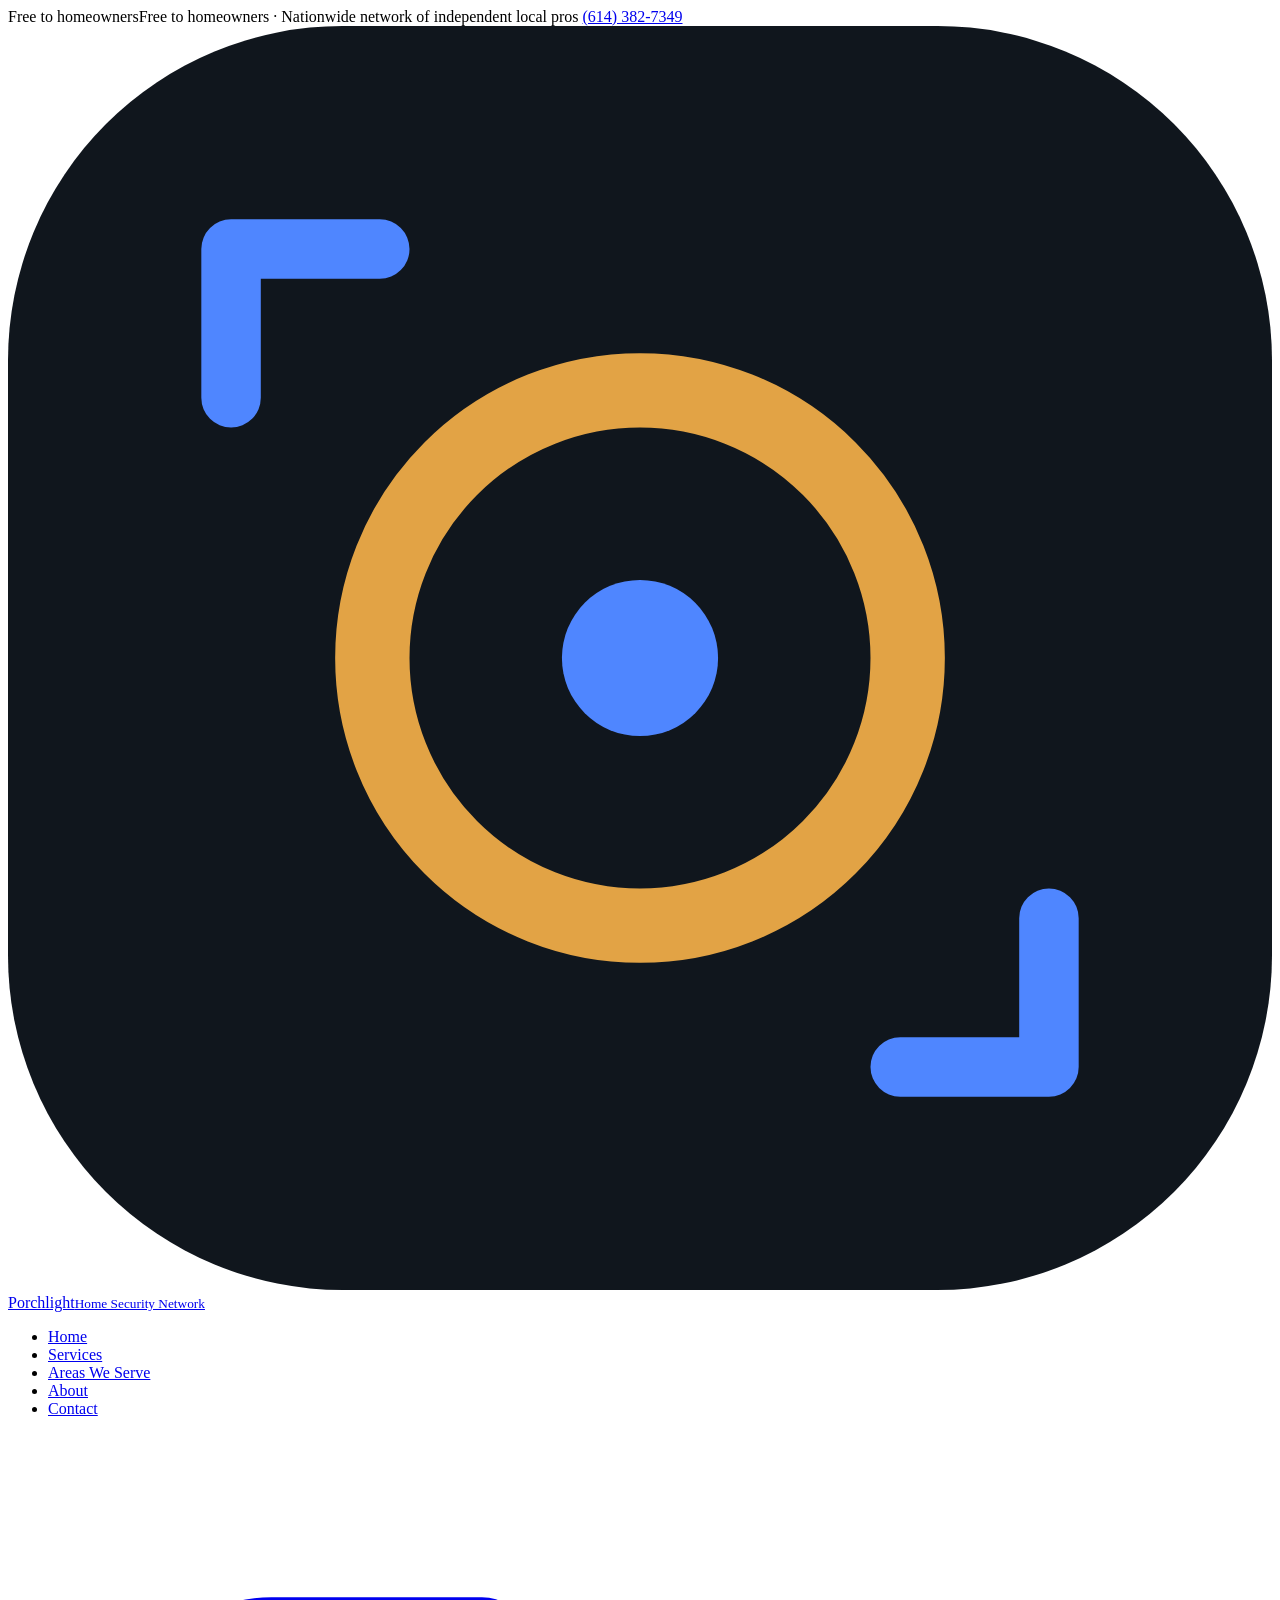
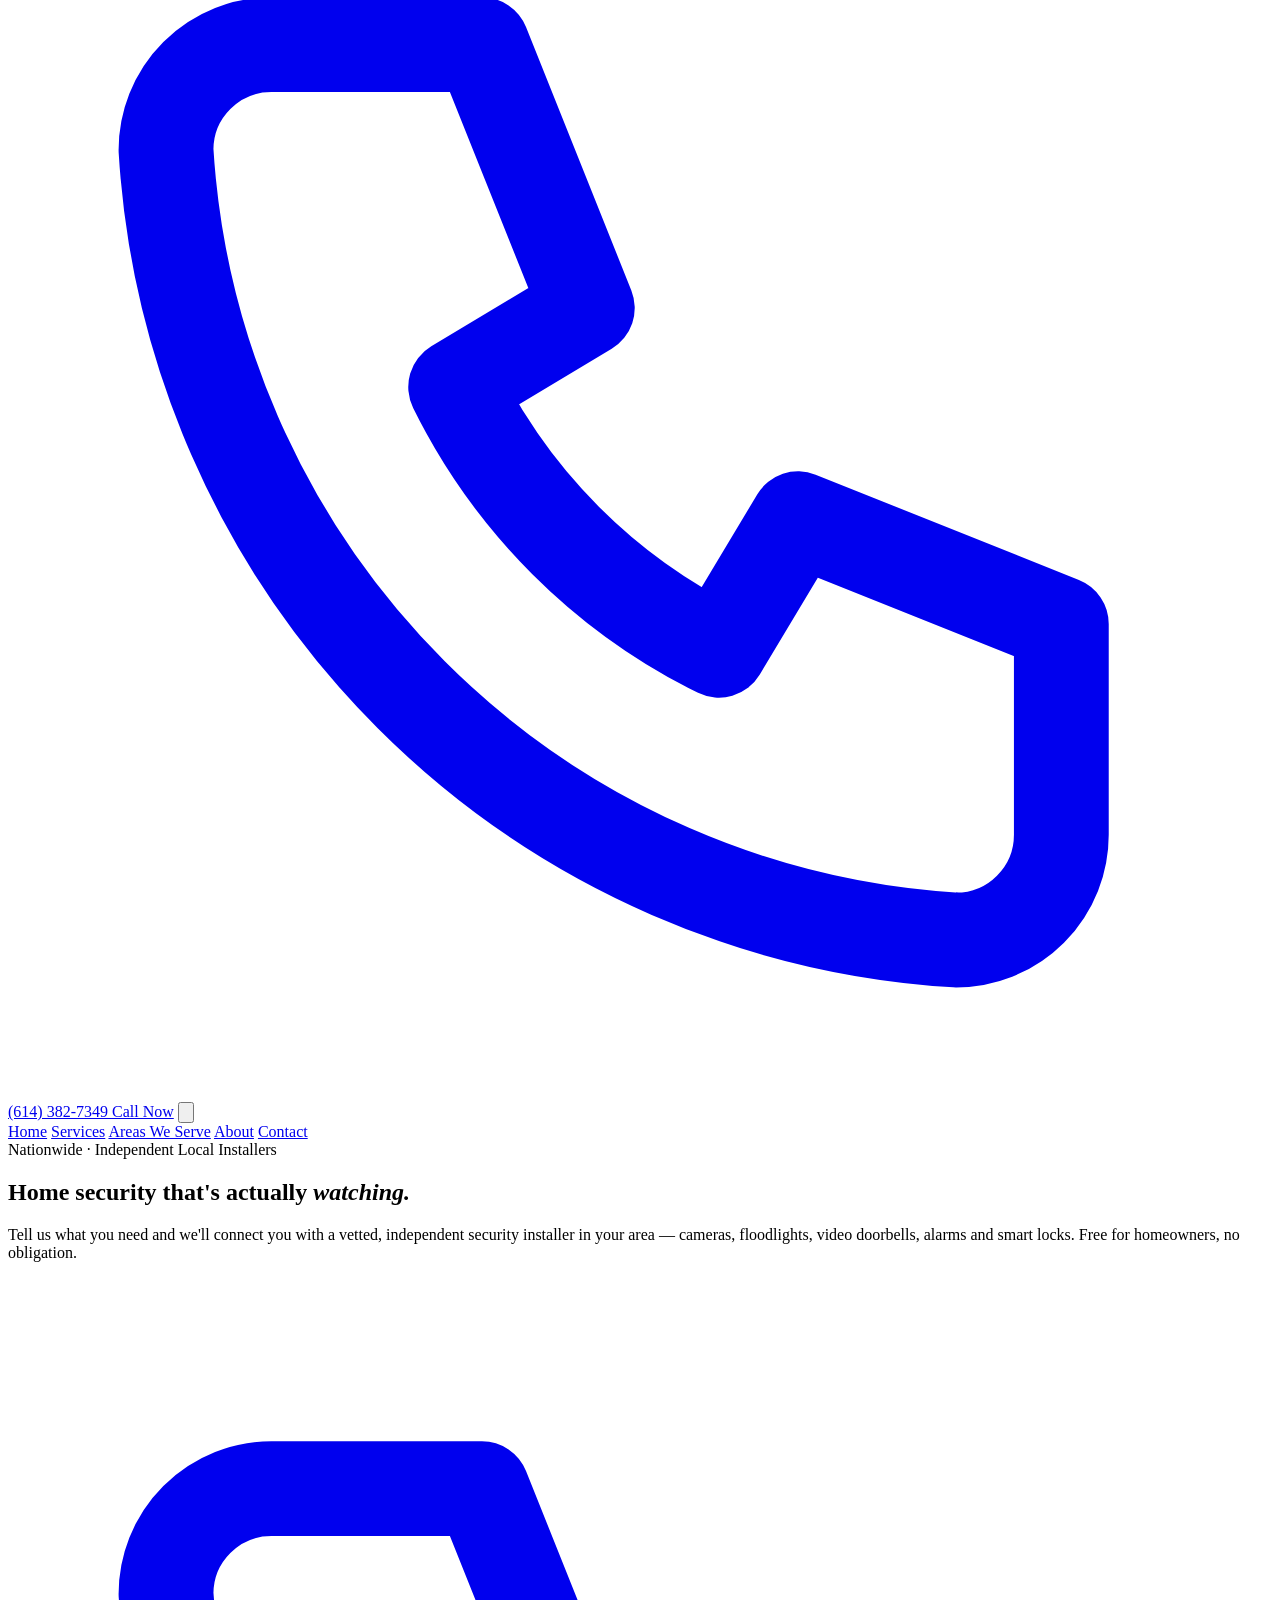
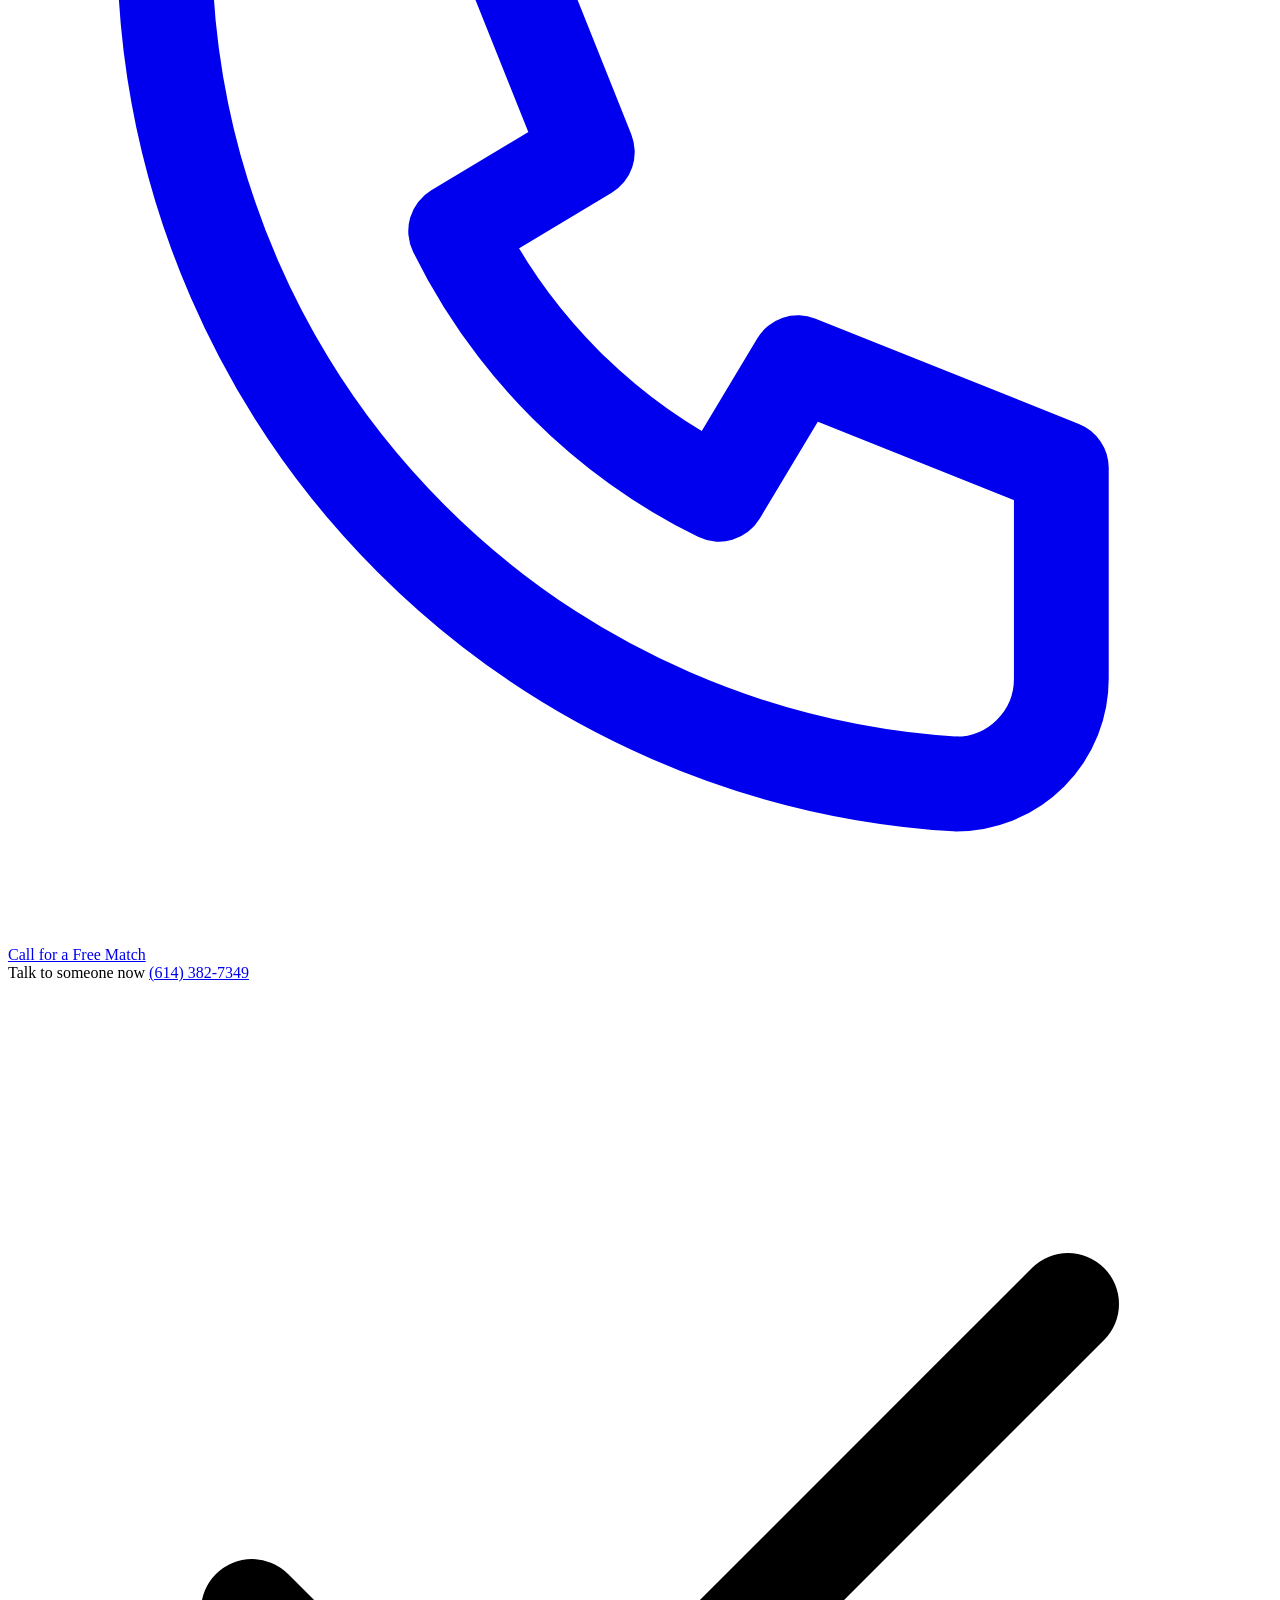
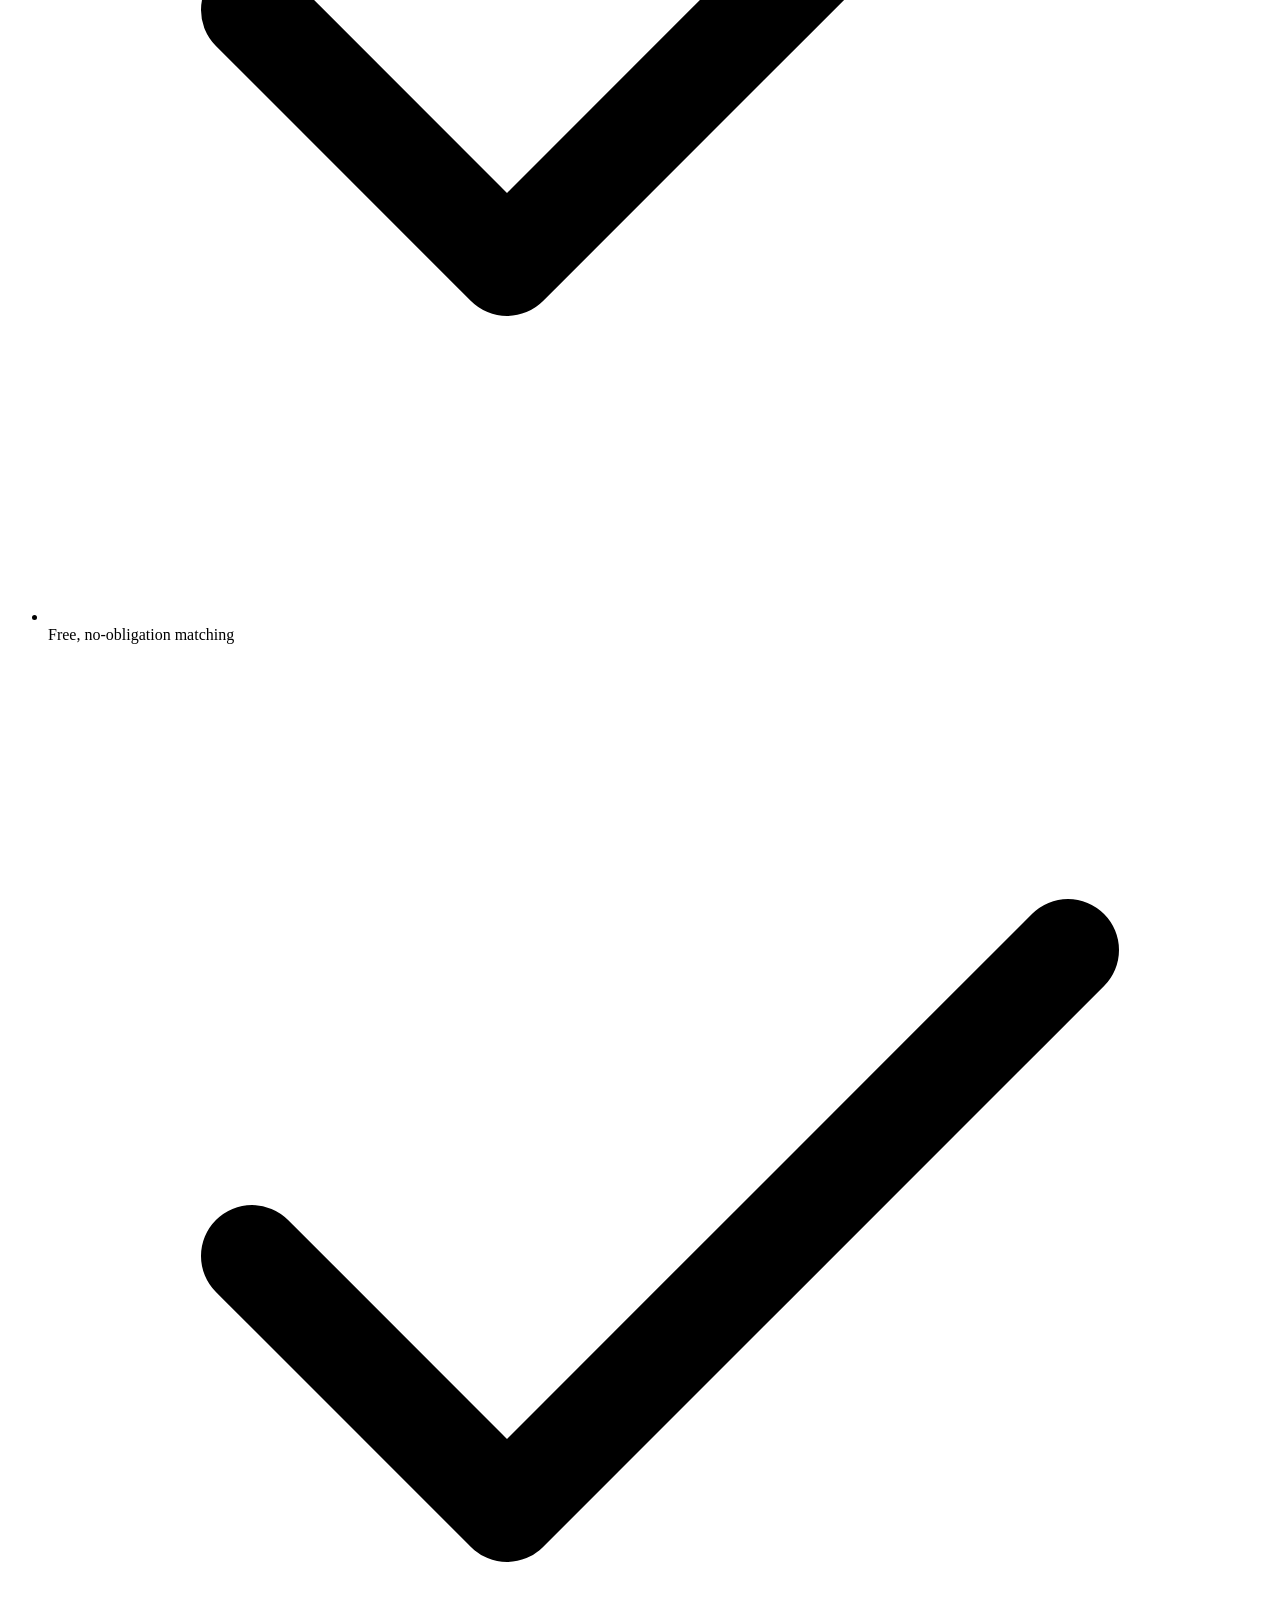
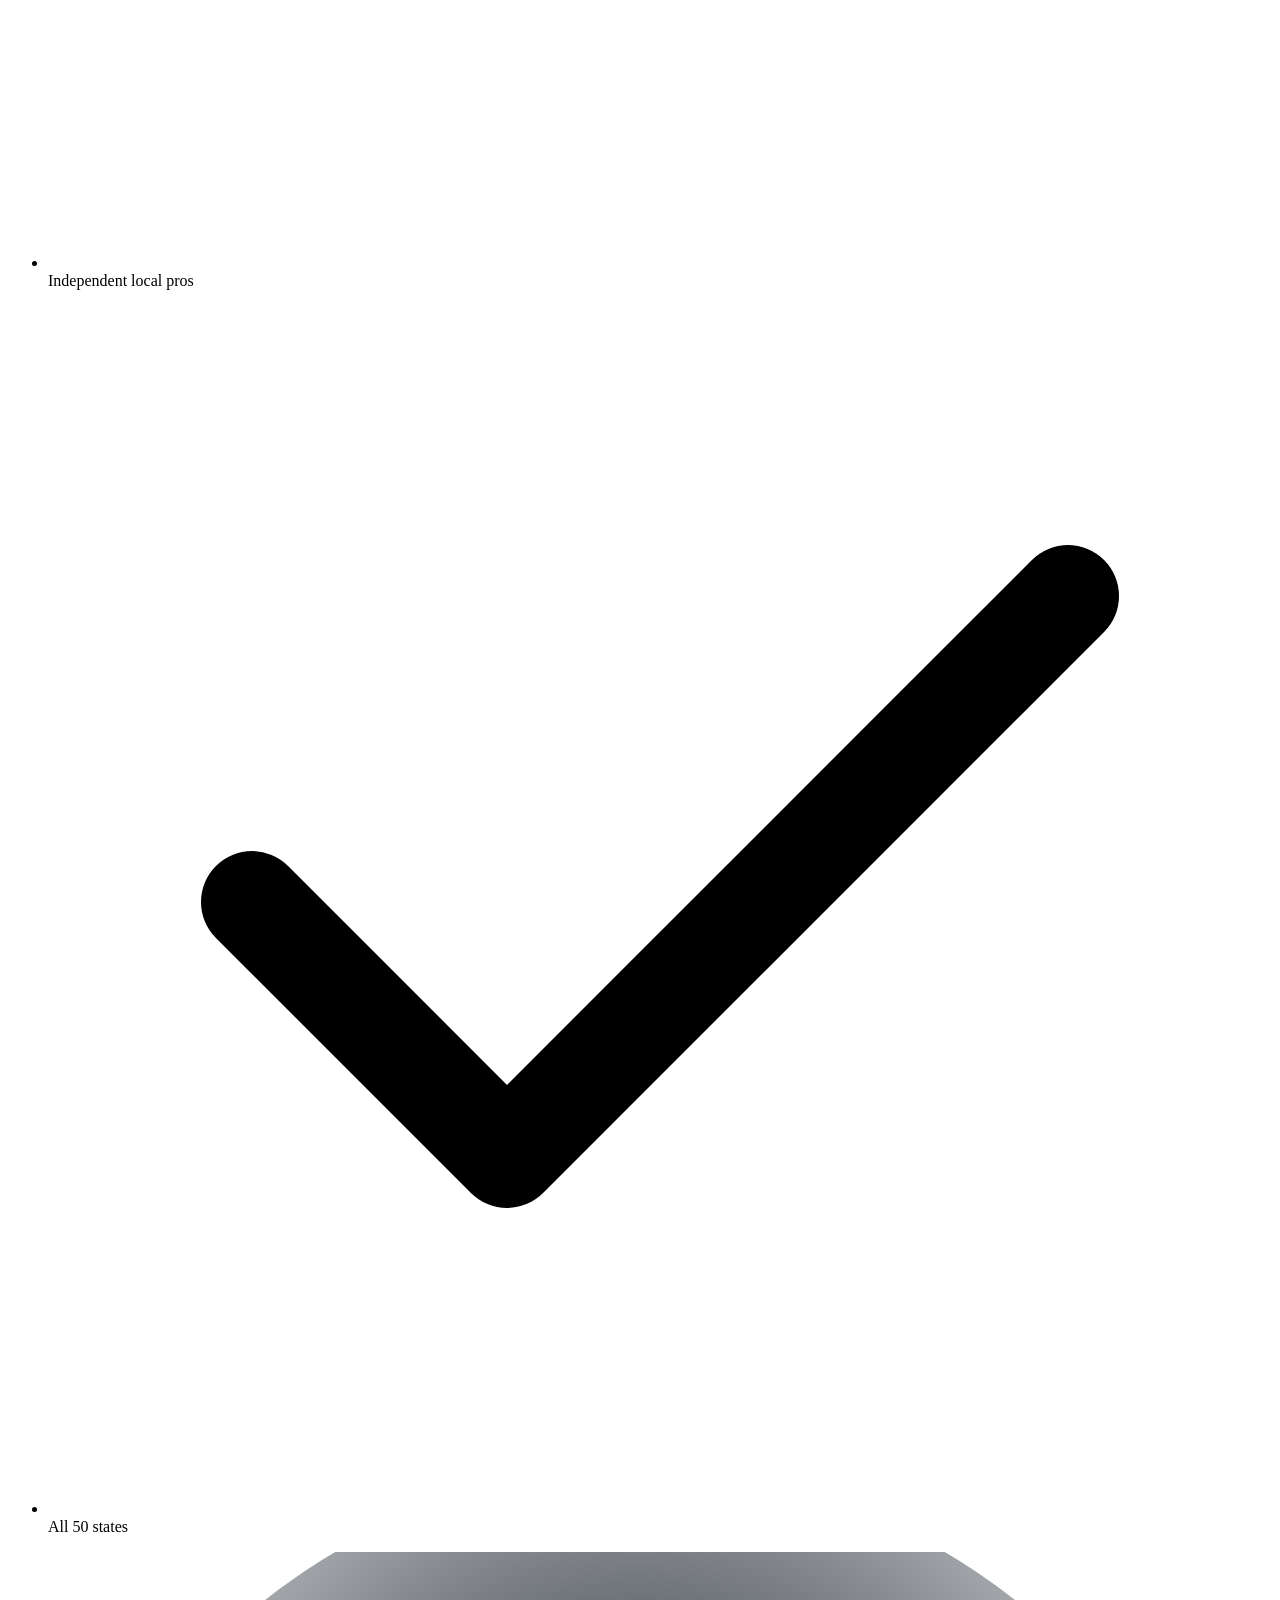
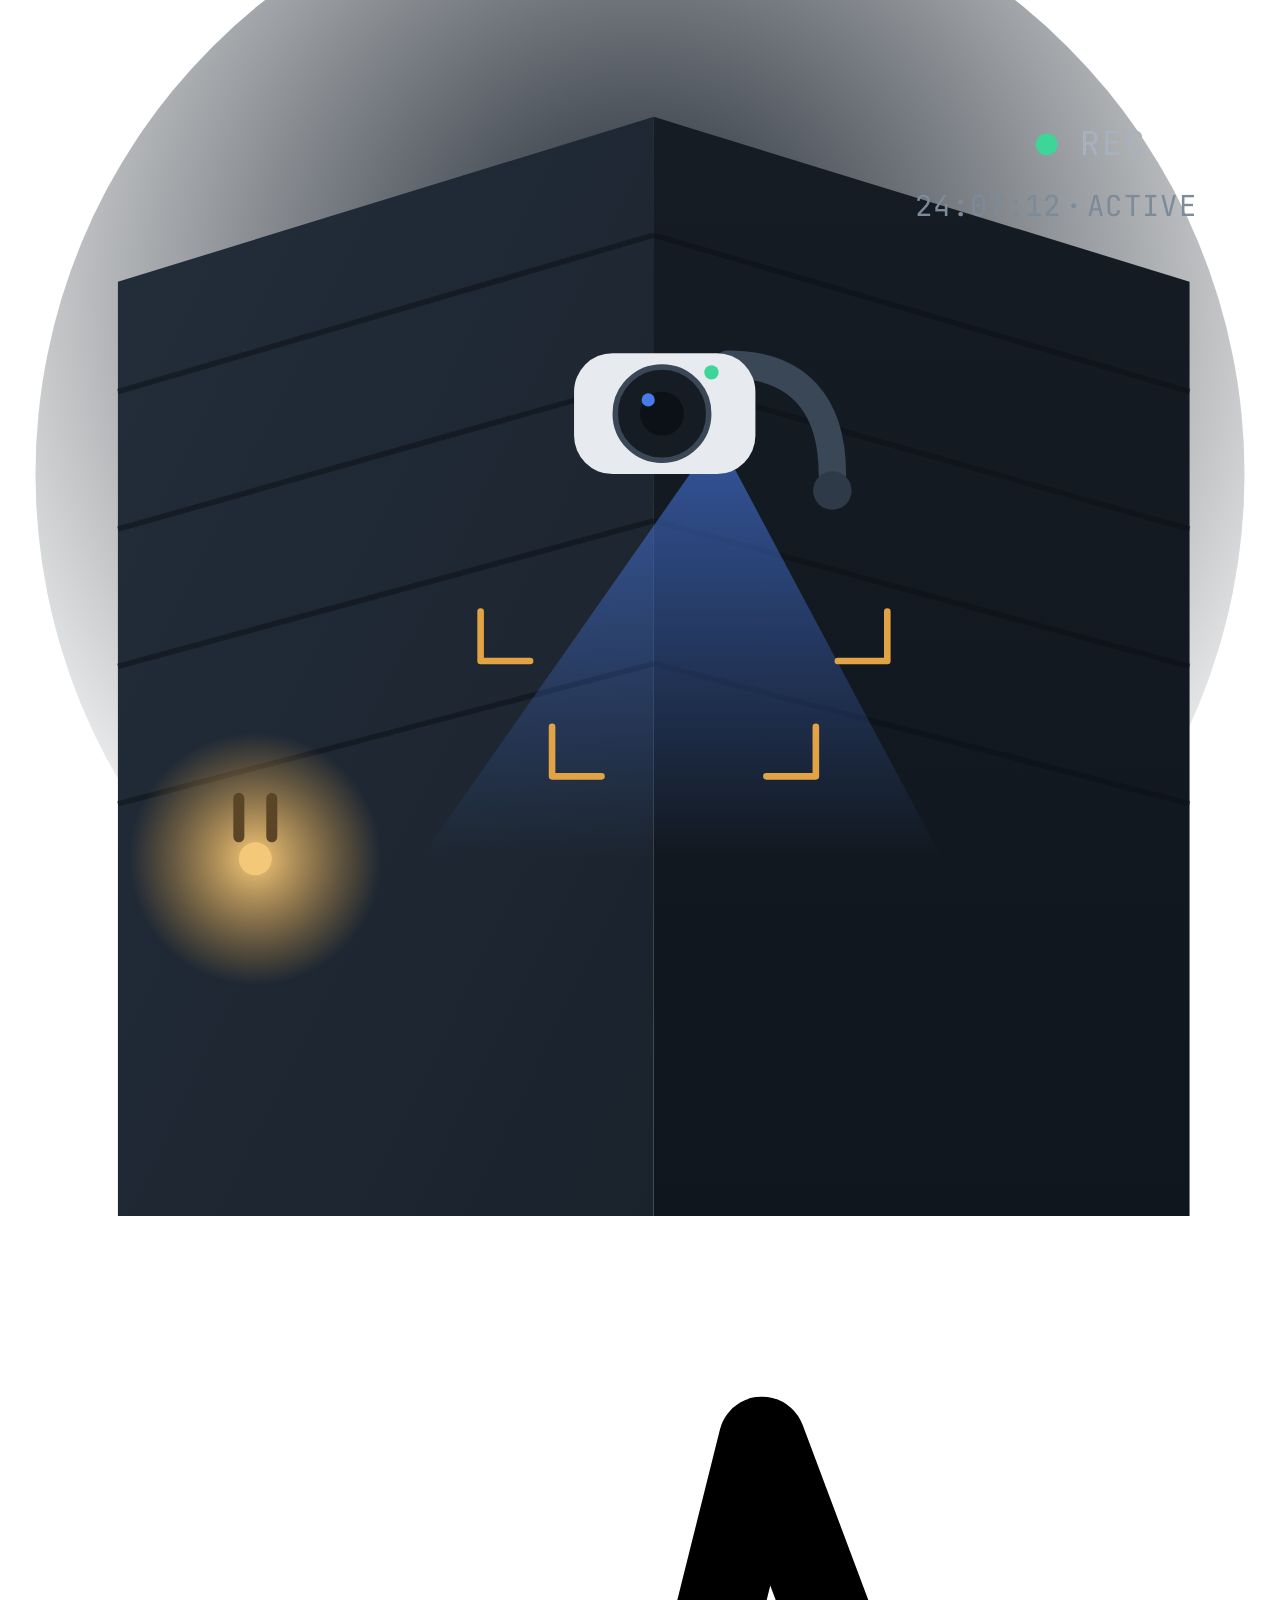
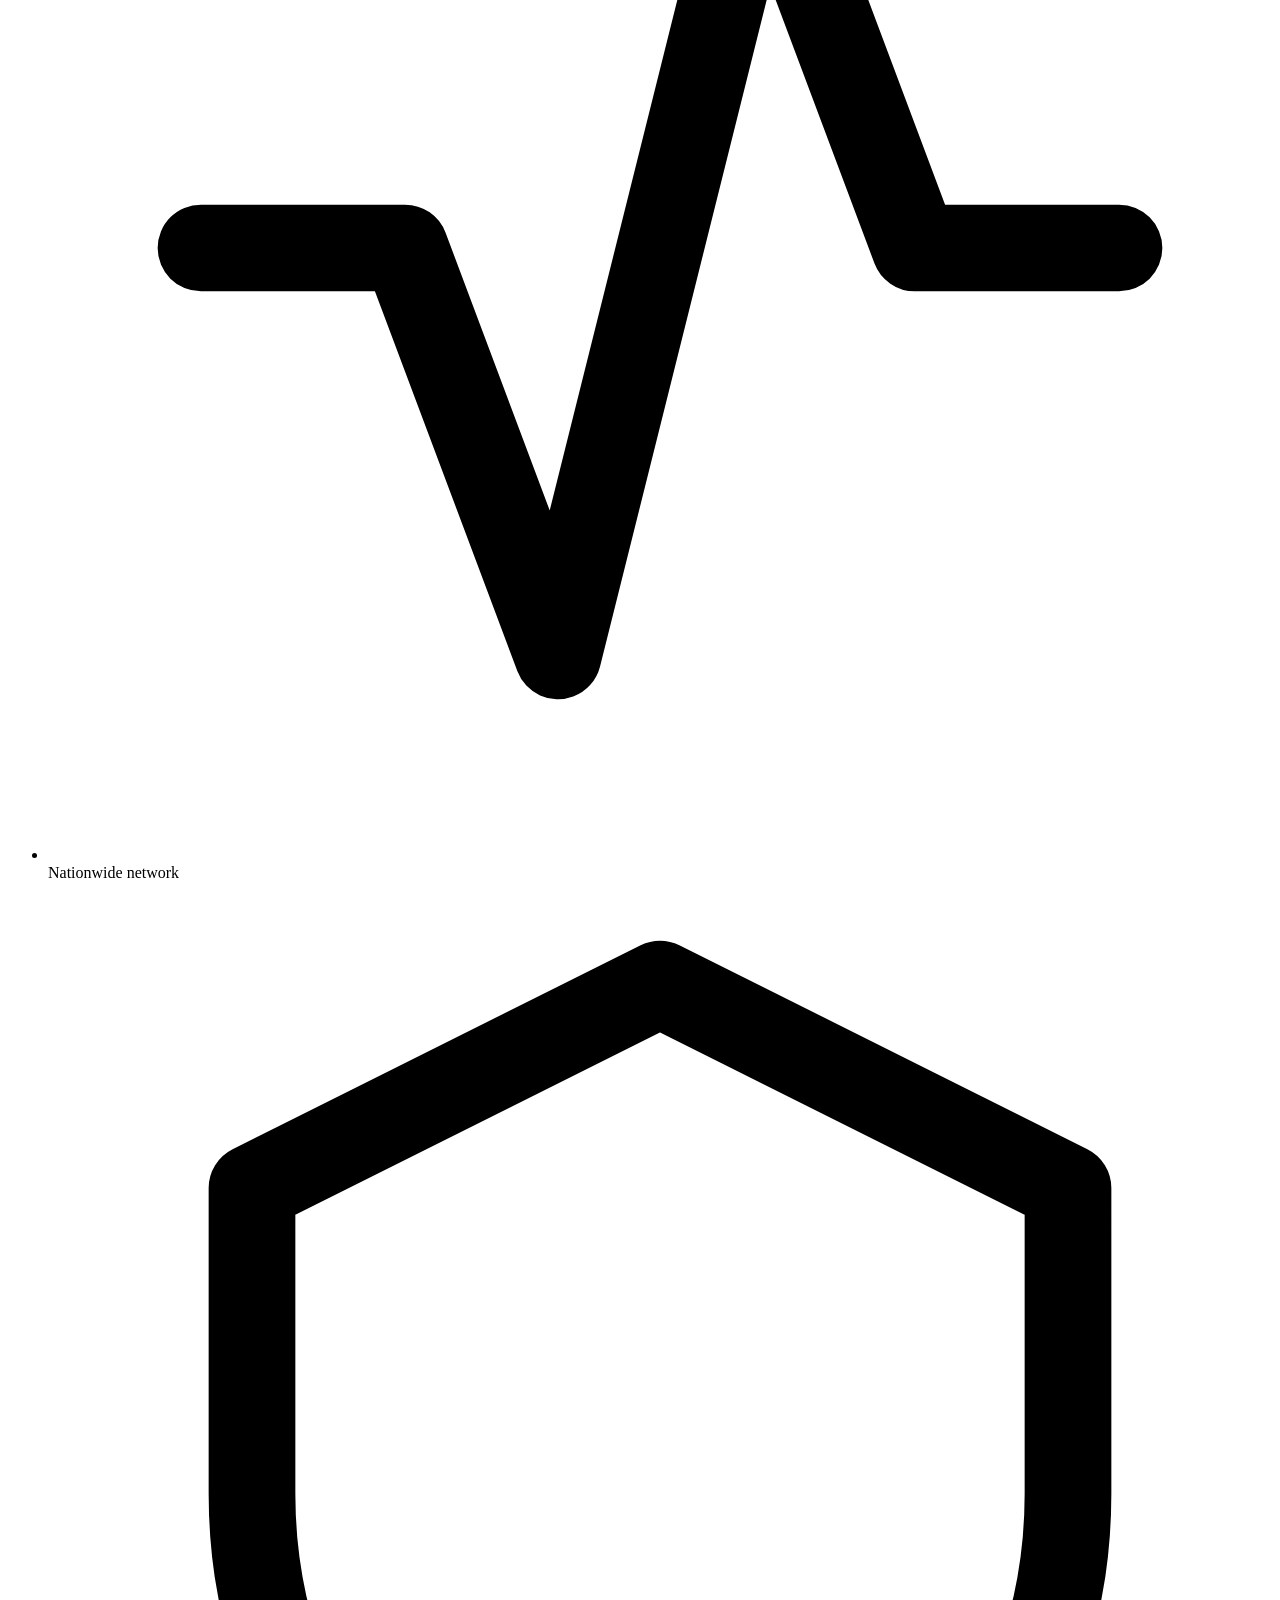
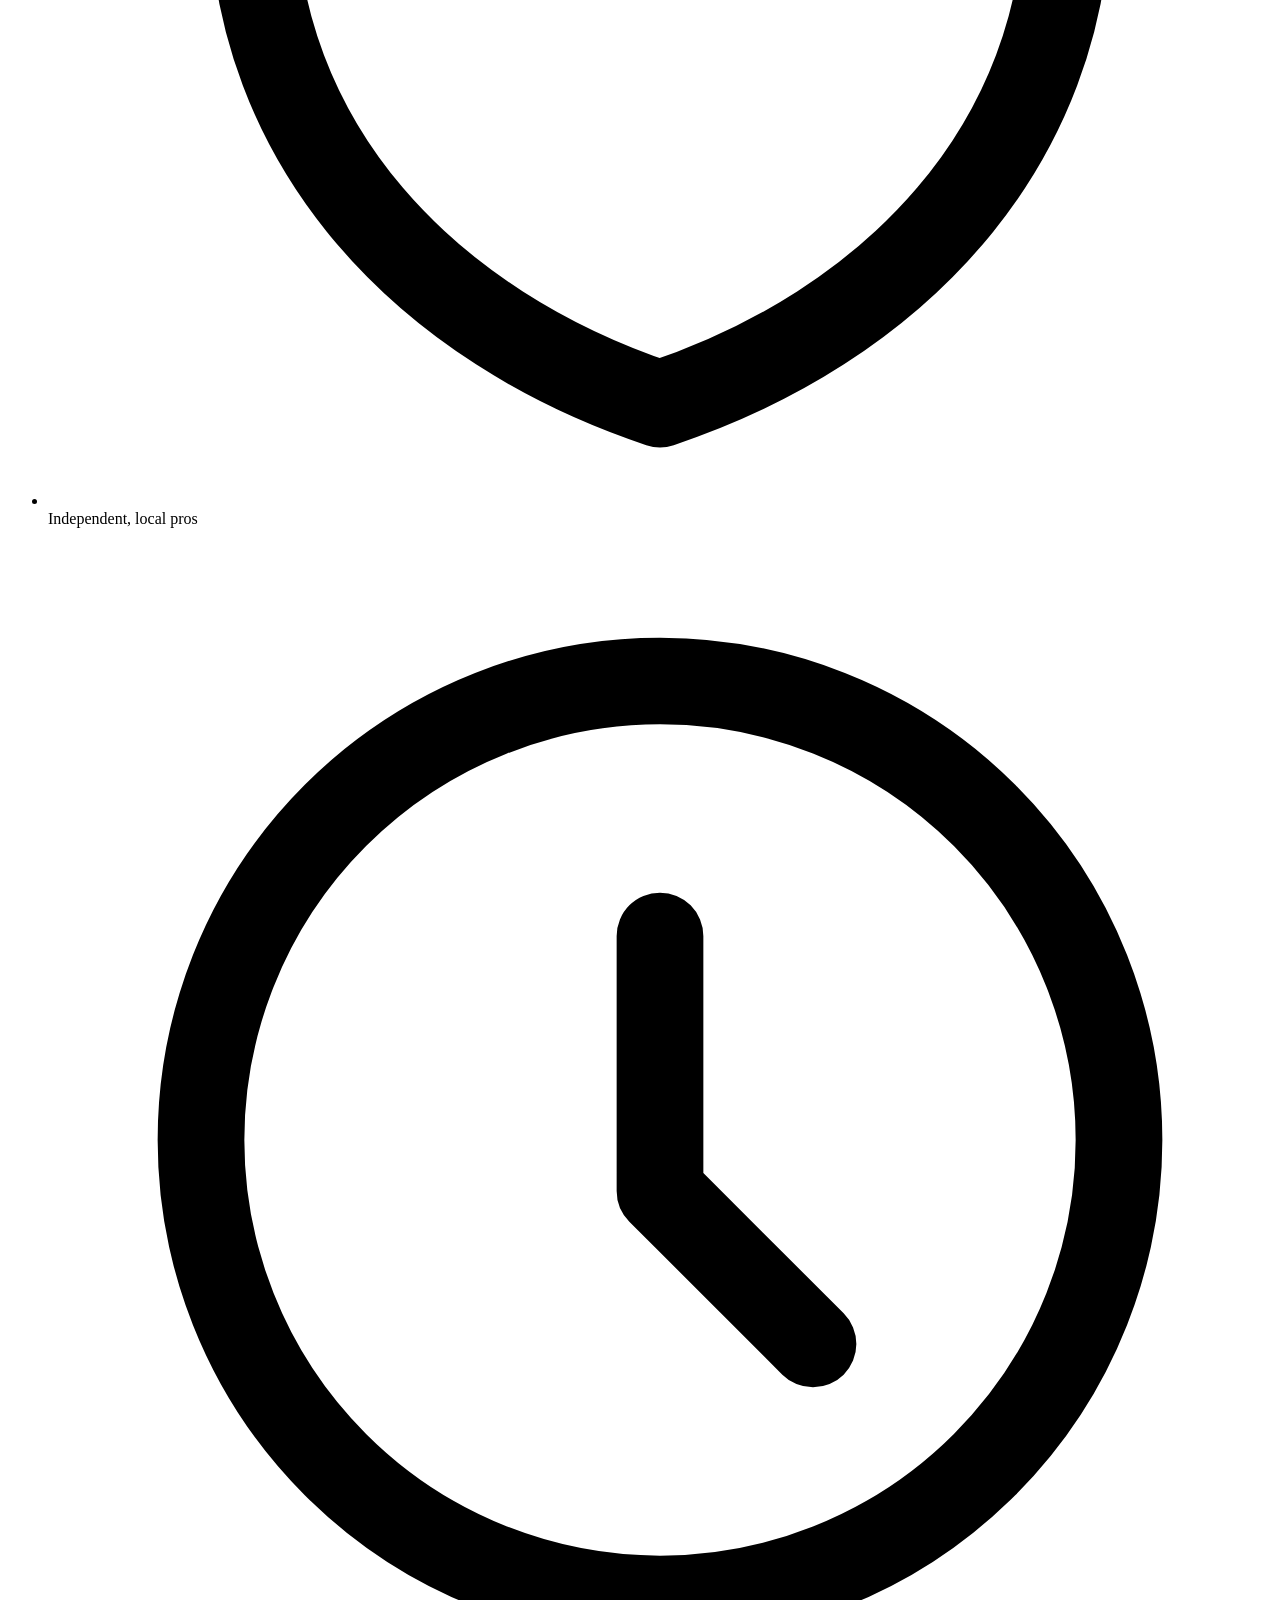
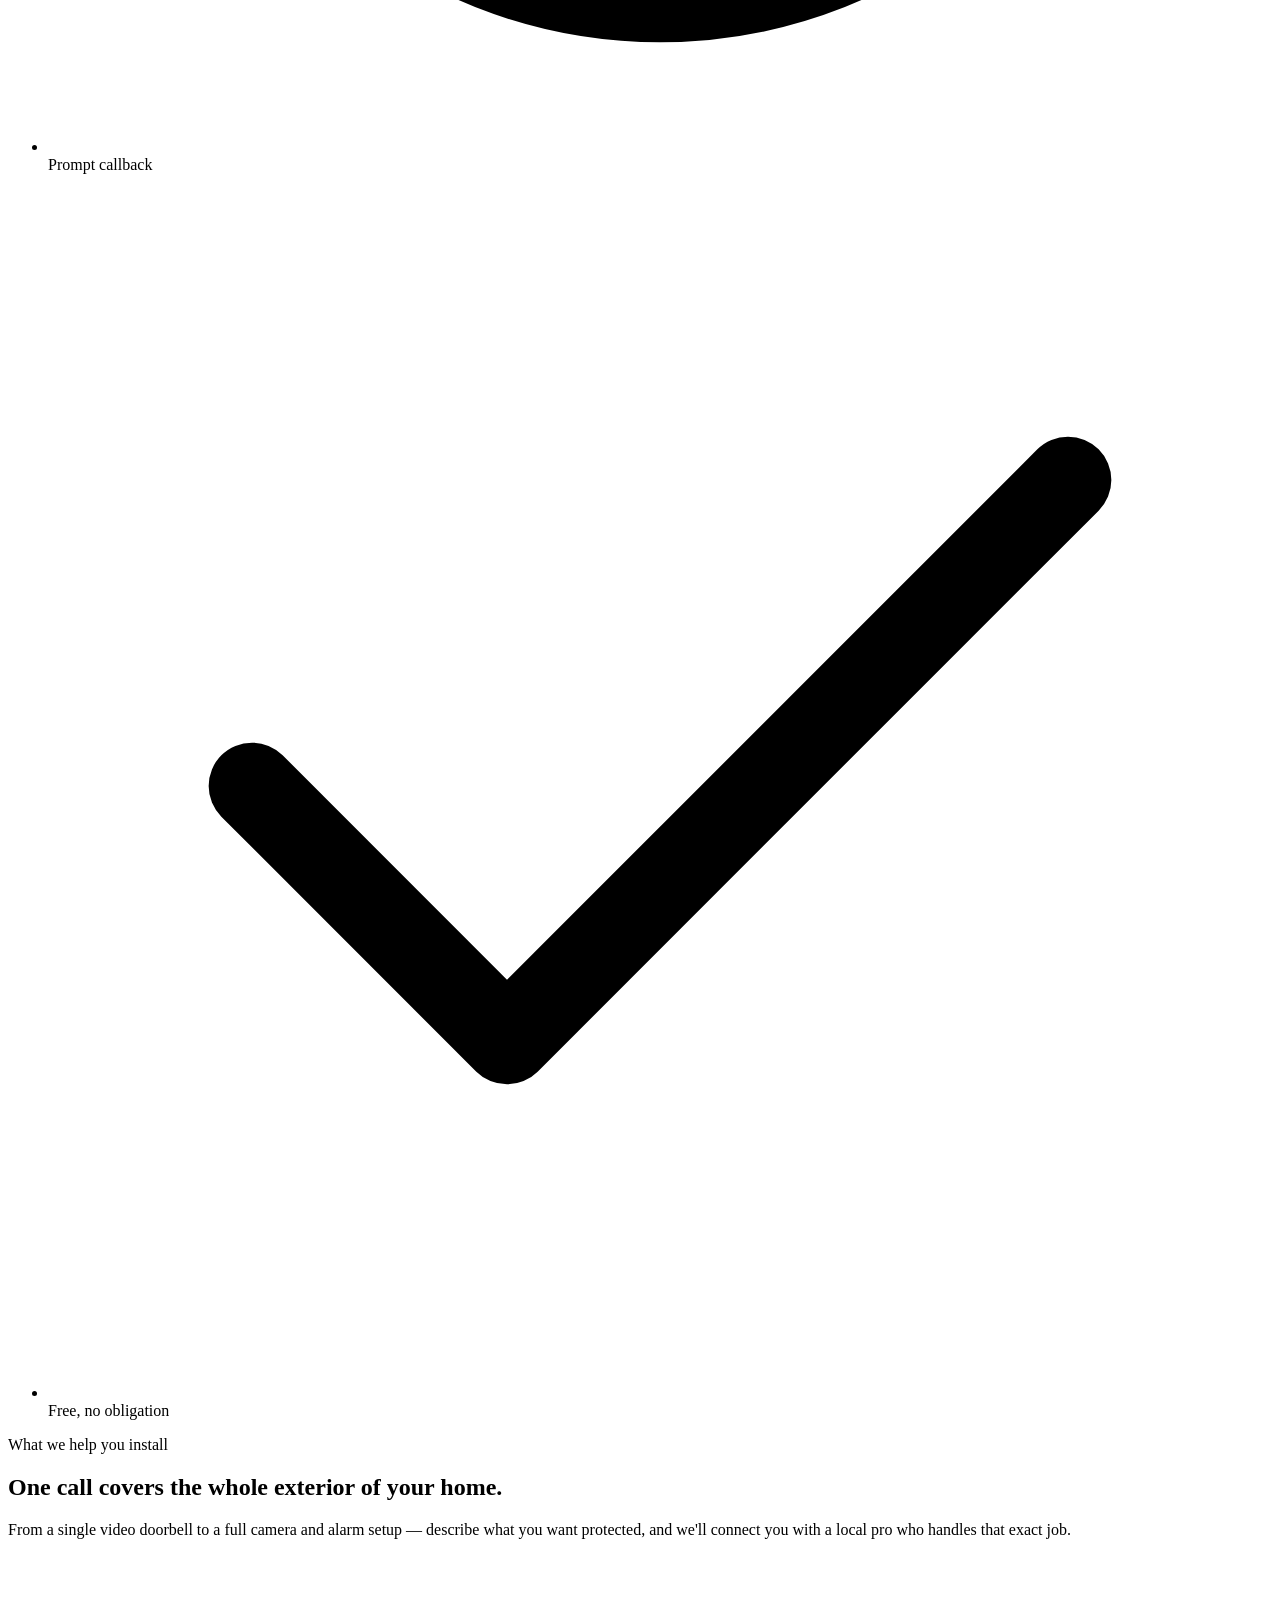
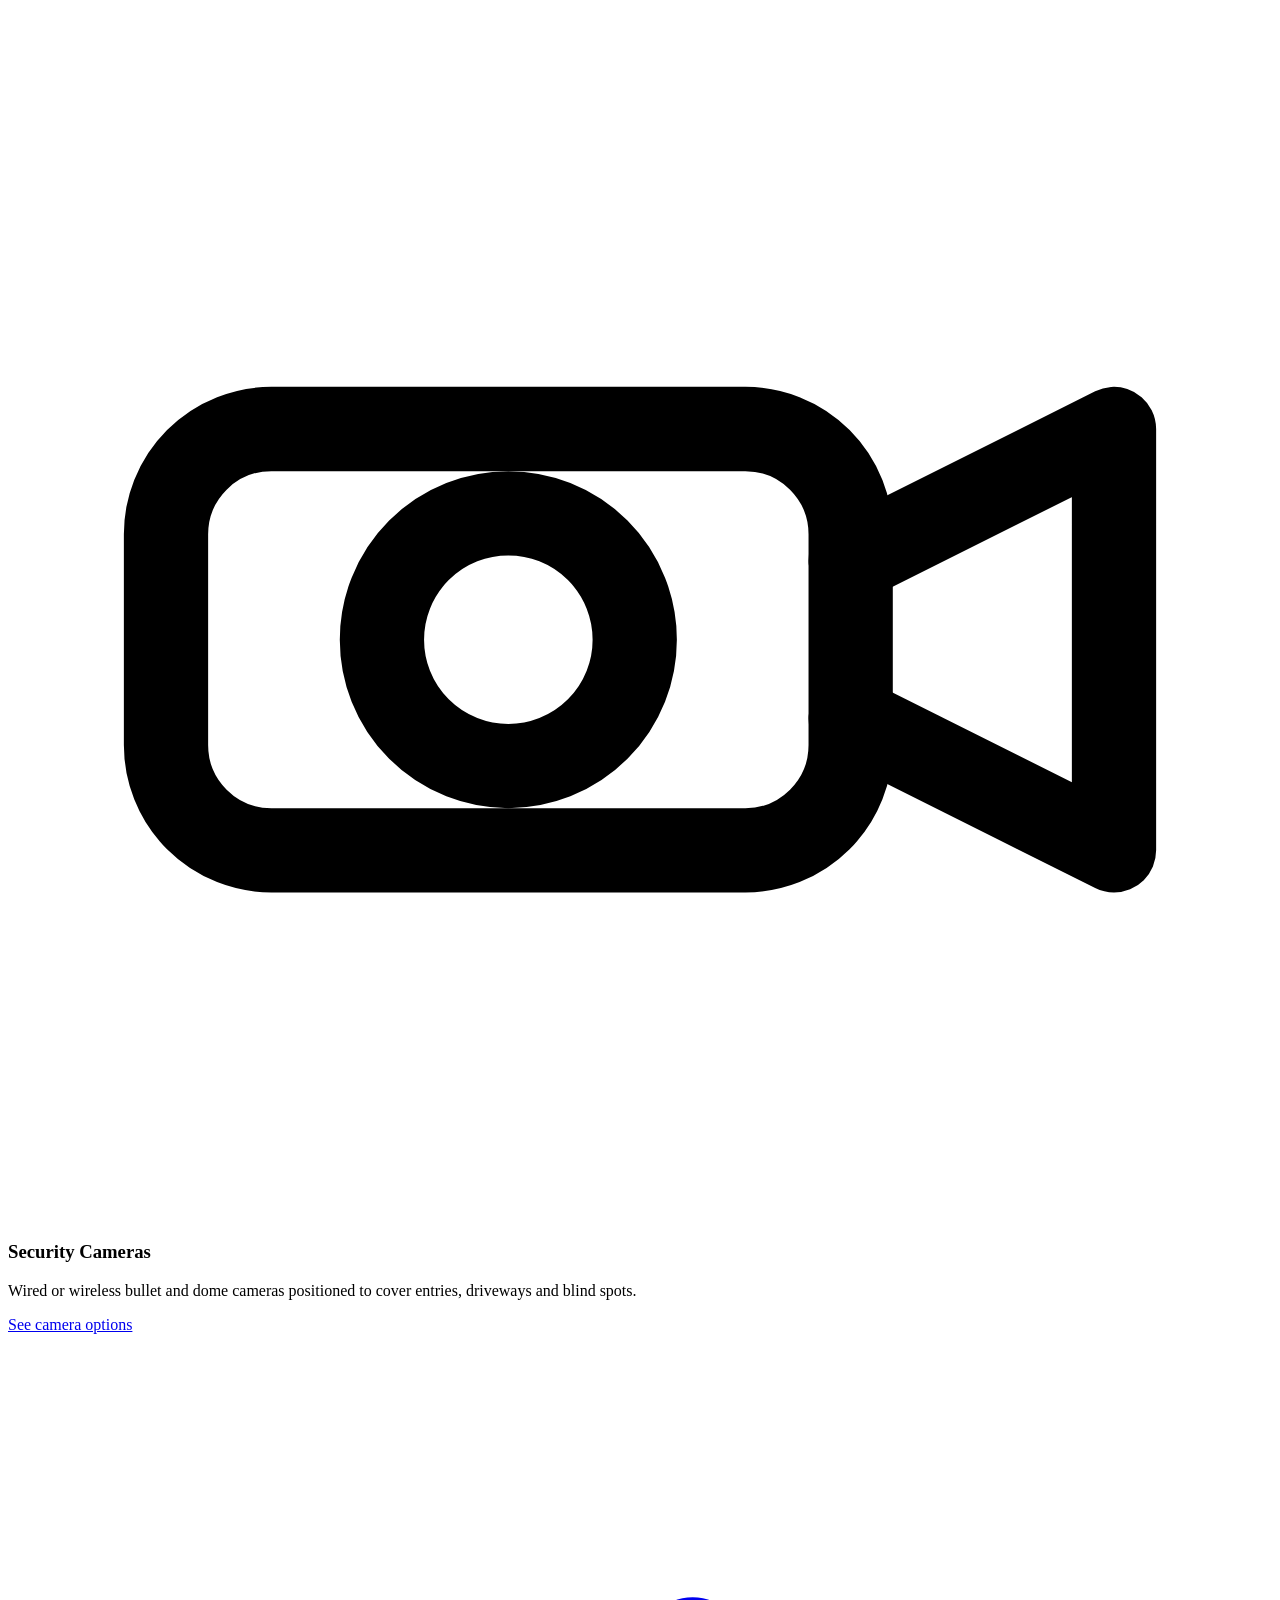
==== index.html @ ba456c00 "Add files via upload" ====
<!DOCTYPE html>
<html lang="en">
<head>
<meta charset="UTF-8">
<script>document.documentElement.classList.add("js")</script>
<meta name="viewport" content="width=device-width, initial-scale=1.0">
<title>Porchlight Home Security | Nationwide Security Camera &amp; Alarm Installation Pros</title>
<meta name="description" content="Get matched with an independent, local home security installer near you — security cameras, floodlight cameras, video doorbells, alarm systems &amp; smart locks. Free to homeowners, nationwide coverage. Call (614) 382-7349.">
<meta name="keywords" content="home security camera installation, security system installer near me, floodlight camera installation, video doorbell installation, home alarm system installation, nationwide security installers">
<link rel="canonical" href="https://www.porchlighthomesecurity.com/">
<meta property="og:type" content="website">
<meta property="og:title" content="Porchlight Home Security | Nationwide Security Installation Pros">
<meta property="og:description" content="Connect with an independent, local security installer near you. Cameras, floodlights, doorbells, alarms &amp; smart locks — free to homeowners, nationwide.">
<meta property="og:url" content="https://www.porchlighthomesecurity.com/">
<meta name="theme-color" content="#10161D">
<link rel="icon" href="data:image/svg+xml,<svg xmlns=%22http://www.w3.org/2000/svg%22 viewBox=%220 0 24 24%22><rect width=%2224%22 height=%2224%22 rx=%226%22 fill=%22%2310161D%22/><circle cx=%2212%22 cy=%2212%22 r=%225%22 fill=%22none%22 stroke=%22%23E2A345%22 stroke-width=%222%22/><circle cx=%2212%22 cy=%2212%22 r=%221.6%22 fill=%22%234F86FF%22/></svg>">
<link rel="preconnect" href="https://fonts.googleapis.com">
<link rel="preconnect" href="https://fonts.gstatic.com" crossorigin>
<link href="https://fonts.googleapis.com/css2?family=Space+Grotesk:wght@500;600;700&family=Inter:wght@400;500;600;700&family=JetBrains+Mono:wght@400;500;600&display=swap" rel="stylesheet">
<link rel="stylesheet" href="assets/css/style.css">
<script type="application/ld+json">
{
  "@context": "https://schema.org",
  "@type": "Service",
  "serviceType": "Home Security System Installation",
  "provider": {
    "@type": "Organization",
    "name": "Porchlight Home Security",
    "telephone": "+1-614-382-7349",
    "areaServed": "US"
  },
  "areaServed": { "@type": "Country", "name": "United States" },
  "description": "Free service connecting homeowners with independent, local security camera and alarm system installers nationwide."
}
</script>
</head>
<body>

<div class="topbar">
  <div class="container">
    <span class="topbar-msg"><span class="dot" aria-hidden="true"></span><span class="short">Free to homeowners</span><span class="full">Free to homeowners &middot; Nationwide network of independent local pros</span></span>
    <a class="topbar-phone" href="tel:+16143827349">(614) 382-7349</a>
  </div>
</div>

<header class="site-header">
  <nav class="nav container">
    <a href="index.html" class="brand" aria-label="Porchlight Home Security — home">
      <svg class="brand-mark" viewBox="0 0 34 34" fill="none" aria-hidden="true">
        <rect width="34" height="34" rx="9" fill="#10161D"/>
        <circle cx="17" cy="17" r="7.2" fill="none" stroke="#E2A345" stroke-width="2"/>
        <circle cx="17" cy="17" r="2.1" fill="#4F86FF"/>
        <path d="M6 10 L6 6 L10 6" stroke="#4F86FF" stroke-width="1.6" fill="none" stroke-linecap="round" stroke-linejoin="round"/>
        <path d="M28 24 L28 28 L24 28" stroke="#4F86FF" stroke-width="1.6" fill="none" stroke-linecap="round" stroke-linejoin="round"/>
      </svg>
      <span>Porchlight<small>Home Security Network</small></span>
    </a>

    <ul class="nav-links">
      <li><a href="index.html" aria-current="page">Home</a></li>
      <li><a href="services.html">Services</a></li>
      <li><a href="service-areas.html">Areas We Serve</a></li>
      <li><a href="about.html">About</a></li>
      <li><a href="contact.html">Contact</a></li>
    </ul>

    <div class="nav-actions">
      <a class="nav-phone" href="tel:+16143827349">
        <svg viewBox="0 0 24 24" fill="none" stroke="currentColor" stroke-width="1.8" stroke-linecap="round" stroke-linejoin="round" aria-hidden="true"><path d="M5 4h4l2 5-2.5 1.5a11 11 0 0 0 5 5L15 13l5 2v4a2 2 0 0 1-2 2A16 16 0 0 1 3 6a2 2 0 0 1 2-2Z"/></svg>
        (614) 382-7349
      </a>
      <a class="btn btn-call" href="tel:+16143827349">Call Now</a>
      <button class="menu-toggle" aria-label="Toggle menu" aria-expanded="false">
        <svg viewBox="0 0 24 24" fill="none" stroke="currentColor" stroke-width="1.8" stroke-linecap="round" aria-hidden="true"><path d="M4 7h16M4 12h16M4 17h16"/></svg>
      </button>
    </div>
  </nav>
  <div class="mobile-panel container">
    <a href="index.html" aria-current="page">Home</a>
    <a href="services.html">Services</a>
    <a href="service-areas.html">Areas We Serve</a>
    <a href="about.html">About</a>
    <a href="contact.html">Contact</a>
  </div>
</header>

<main>

  <!-- HERO -->
  <section class="hero">
    <div class="container">
      <div class="hero-copy">
        <span class="eyebrow">Nationwide &middot; Independent Local Installers</span>
        <h1>Home security that's actually <em>watching.</em></h1>
        <p>Tell us what you need and we'll connect you with a vetted, independent security installer in your area — cameras, floodlights, video doorbells, alarms and smart locks. Free for homeowners, no obligation.</p>
        <div class="hero-actions">
          <a class="btn btn-call" href="tel:+16143827349">
            <svg viewBox="0 0 24 24" fill="none" stroke="currentColor" stroke-width="1.8" stroke-linecap="round" stroke-linejoin="round" aria-hidden="true"><path d="M5 4h4l2 5-2.5 1.5a11 11 0 0 0 5 5L15 13l5 2v4a2 2 0 0 1-2 2A16 16 0 0 1 3 6a2 2 0 0 1 2-2Z"/></svg>
            Call for a Free Match
          </a>
          <div class="hero-phone-line">
            <span class="label">Talk to someone now</span>
            <a href="tel:+16143827349">(614) 382-7349</a>
          </div>
        </div>
        <ul class="hero-trustline">
          <li><svg viewBox="0 0 24 24" fill="none" stroke="currentColor" stroke-width="2" stroke-linecap="round" stroke-linejoin="round" aria-hidden="true"><path d="M20 6 9 17l-5-5"/></svg> Free, no-obligation matching</li>
          <li><svg viewBox="0 0 24 24" fill="none" stroke="currentColor" stroke-width="2" stroke-linecap="round" stroke-linejoin="round" aria-hidden="true"><path d="M20 6 9 17l-5-5"/></svg> Independent local pros</li>
          <li><svg viewBox="0 0 24 24" fill="none" stroke="currentColor" stroke-width="2" stroke-linecap="round" stroke-linejoin="round" aria-hidden="true"><path d="M20 6 9 17l-5-5"/></svg> All 50 states</li>
        </ul>
      </div>

      <div class="hero-art" aria-hidden="true">
        <svg viewBox="0 0 460 460">
          <defs>
            <radialGradient id="ambient" cx="50%" cy="35%" r="65%">
              <stop offset="0%" stop-color="#1E2733"/>
              <stop offset="100%" stop-color="#10161D" stop-opacity="0"/>
            </radialGradient>
            <linearGradient id="wallA" x1="0" y1="0" x2="1" y2="1">
              <stop offset="0%" stop-color="#232E3B"/>
              <stop offset="100%" stop-color="#1A222C"/>
            </linearGradient>
            <linearGradient id="wallB" x1="0" y1="0" x2="0" y2="1">
              <stop offset="0%" stop-color="#151C24"/>
              <stop offset="100%" stop-color="#10161D"/>
            </linearGradient>
            <radialGradient id="porchGrad" cx="50%" cy="50%" r="50%">
              <stop offset="0%" stop-color="#F4C879"/>
              <stop offset="100%" stop-color="#E2A345" stop-opacity="0"/>
            </radialGradient>
            <linearGradient id="coneGrad" x1="0" y1="0" x2="0" y2="1">
              <stop offset="0%" stop-color="#4F86FF" stop-opacity="0.55"/>
              <stop offset="100%" stop-color="#4F86FF" stop-opacity="0"/>
            </linearGradient>
          </defs>

          <circle cx="230" cy="190" r="220" fill="url(#ambient)"/>

          <!-- house corner -->
          <polygon points="40,460 40,120 235,60 235,460" fill="url(#wallA)"/>
          <polygon points="235,460 235,60 430,120 430,460" fill="url(#wallB)"/>
          <g stroke="#0C1117" stroke-width="2" opacity="0.55">
            <line x1="40" y1="160" x2="235" y2="103"/>
            <line x1="40" y1="210" x2="235" y2="155"/>
            <line x1="40" y1="260" x2="235" y2="207"/>
            <line x1="40" y1="310" x2="235" y2="259"/>
            <line x1="235" y1="103" x2="430" y2="160"/>
            <line x1="235" y1="155" x2="430" y2="210"/>
            <line x1="235" y1="207" x2="430" y2="260"/>
            <line x1="235" y1="259" x2="430" y2="310"/>
          </g>

          <!-- porch light glow, bottom left -->
          <circle class="mz-porchglow" cx="90" cy="330" r="46" fill="url(#porchGrad)"/>
          <circle cx="90" cy="330" r="6" fill="#F4C879"/>
          <path d="M84 322 l0 -14 M96 322 l0 -14" stroke="#5A4527" stroke-width="4" stroke-linecap="round"/>

          <!-- camera + motion zone -->
          <g class="mz-sweep">
            <path class="mz-cone" d="M258 176 L150 330 L340 330 Z" fill="url(#coneGrad)"/>

            <g class="mz-bracket" stroke="#E2A345" stroke-width="2.4" fill="none" stroke-linecap="round">
              <path d="M172 258 L172 240 M172 258 L190 258"/>
              <path d="M320 258 L320 240 M320 258 L302 258"/>
              <path d="M172 322 L172 340 M172 322 L190 322" opacity="0"/>
              <path d="M198 300 L198 282 M198 300 L216 300"/>
              <path d="M294 300 L294 282 M294 300 L276 300"/>
            </g>

            <!-- mount arm -->
            <path d="M262 150 C288 150 300 165 300 190" stroke="#3A4756" stroke-width="10" fill="none" stroke-linecap="round"/>
            <circle cx="300" cy="196" r="7" fill="#2E3A47"/>

            <!-- camera body -->
            <rect x="206" y="146" width="66" height="44" rx="14" fill="#E7EBEF"/>
            <circle cx="238" cy="168" r="17" fill="#151C24"/>
            <circle cx="238" cy="168" r="17" fill="none" stroke="#3A4756" stroke-width="2"/>
            <circle cx="238" cy="168" r="8" fill="#0C1117"/>
            <circle cx="233" cy="163" r="2.4" fill="#4F86FF" opacity="0.9"/>
            <circle cx="256" cy="153" r="2.6" fill="#3ED598" class="mz-recdot"/>
          </g>

          <!-- REC readout -->
          <g font-family="JetBrains Mono, monospace" fill="#7C8A99">
            <circle cx="378" cy="70" r="4" fill="#3ED598" class="mz-recdot"/>
            <text x="390" y="74" font-size="12" letter-spacing="1" fill="#A7B2BE">REC</text>
            <text x="330" y="96" font-size="10.5" letter-spacing="0.5">24:07:12&#8202;·&#8202;ACTIVE</text>
          </g>
        </svg>
      </div>
    </div>
  </section>

  <!-- TRUST BAR -->
  <section class="trustbar">
    <div class="container">
      <ul>
        <li><svg viewBox="0 0 24 24" fill="none" stroke="currentColor" stroke-width="1.7" stroke-linecap="round" stroke-linejoin="round" aria-hidden="true"><path d="M3 12h4l3 8 4-16 3 8h4"/></svg> Nationwide network</li>
        <li><svg viewBox="0 0 24 24" fill="none" stroke="currentColor" stroke-width="1.7" stroke-linecap="round" stroke-linejoin="round" aria-hidden="true"><path d="M12 2 4 6v6c0 5 3.5 8.5 8 10 4.5-1.5 8-5 8-10V6l-8-4Z"/></svg> Independent, local pros</li>
        <li><svg viewBox="0 0 24 24" fill="none" stroke="currentColor" stroke-width="1.7" stroke-linecap="round" stroke-linejoin="round" aria-hidden="true"><path d="M12 8v5l3 3"/><circle cx="12" cy="12" r="9"/></svg> Prompt callback</li>
        <li><svg viewBox="0 0 24 24" fill="none" stroke="currentColor" stroke-width="1.7" stroke-linecap="round" stroke-linejoin="round" aria-hidden="true"><path d="M20 6 9 17l-5-5"/></svg> Free, no obligation</li>
      </ul>
    </div>
  </section>

  <!-- SERVICES PREVIEW -->
  <section class="section" id="services">
    <div class="container">
      <div class="section-head reveal">
        <span class="eyebrow">What we help you install</span>
        <h2>One call covers the whole exterior of your home.</h2>
        <p>From a single video doorbell to a full camera and alarm setup — describe what you want protected, and we'll connect you with a local pro who handles that exact job.</p>
      </div>

      <div class="grid services-grid">
        <article class="card reveal">
          <div class="card-icon">
            <svg viewBox="0 0 24 24" fill="none" stroke="currentColor" stroke-width="1.6" stroke-linecap="round" stroke-linejoin="round" aria-hidden="true"><rect x="3" y="9" width="13" height="8" rx="2"/><circle cx="9.5" cy="13" r="2.4"/><path d="M16 11.5 21 9v8l-5-2.5"/></svg>
          </div>
          <h3>Security Cameras</h3>
          <p>Wired or wireless bullet and dome cameras positioned to cover entries, driveways and blind spots.</p>
          <a class="card-link" href="services.html#cameras">See camera options
            <svg viewBox="0 0 24 24" fill="none" stroke="currentColor" stroke-width="2" stroke-linecap="round" stroke-linejoin="round" aria-hidden="true"><path d="M5 12h14M13 6l6 6-6 6"/></svg>
          </a>
        </article>

        <article class="card reveal">
          <div class="card-icon">
            <svg viewBox="0 0 24 24" fill="none" stroke="currentColor" stroke-width="1.6" stroke-linecap="round" stroke-linejoin="round" aria-hidden="true"><rect x="7" y="10" width="10" height="7" rx="2"/><circle cx="12" cy="13.5" r="1.8"/><path d="M3 5l2 2M21 5l-2 2M6 8h2M18 8h-2M12 3v2"/></svg>
          </div>
          <h3>Floodlight Cameras</h3>
          <p>Motion-activated lighting paired with a camera — lights up the moment someone steps into range.</p>
          <a class="card-link" href="services.html#floodlight">See floodlight options
            <svg viewBox="0 0 24 24" fill="none" stroke="currentColor" stroke-width="2" stroke-linecap="round" stroke-linejoin="round" aria-hidden="true"><path d="M5 12h14M13 6l6 6-6 6"/></svg>
          </a>
        </article>

        <article class="card reveal">
          <div class="card-icon">
            <svg viewBox="0 0 24 24" fill="none" stroke="currentColor" stroke-width="1.6" stroke-linecap="round" stroke-linejoin="round" aria-hidden="true"><rect x="8" y="3" width="8" height="18" rx="3"/><circle cx="12" cy="8" r="2"/><rect x="10.5" y="14" width="3" height="4" rx="1"/></svg>
          </div>
          <h3>Video Doorbells</h3>
          <p>See, hear and speak to whoever's at the door from your phone, whether you're home or away.</p>
          <a class="card-link" href="services.html#doorbells">See doorbell options
            <svg viewBox="0 0 24 24" fill="none" stroke="currentColor" stroke-width="2" stroke-linecap="round" stroke-linejoin="round" aria-hidden="true"><path d="M5 12h14M13 6l6 6-6 6"/></svg>
          </a>
        </article>

        <article class="card reveal">
          <div class="card-icon">
            <svg viewBox="0 0 24 24" fill="none" stroke="currentColor" stroke-width="1.6" stroke-linecap="round" stroke-linejoin="round" aria-hidden="true"><path d="M12 3 4 6v6c0 5 3.5 8.5 8 10 4.5-1.5 8-5 8-10V6l-8-3Z"/><path d="M9 12l2 2 4-4"/></svg>
          </div>
          <h3>Alarm &amp; Monitoring</h3>
          <p>Entry sensors, motion detectors and monitoring options that fit how you actually use your home.</p>
          <a class="card-link" href="services.html#alarms">See alarm options
            <svg viewBox="0 0 24 24" fill="none" stroke="currentColor" stroke-width="2" stroke-linecap="round" stroke-linejoin="round" aria-hidden="true"><path d="M5 12h14M13 6l6 6-6 6"/></svg>
          </a>
        </article>

        <article class="card reveal">
          <div class="card-icon">
            <svg viewBox="0 0 24 24" fill="none" stroke="currentColor" stroke-width="1.6" stroke-linecap="round" stroke-linejoin="round" aria-hidden="true"><rect x="5" y="11" width="14" height="9" rx="2"/><path d="M8 11V8a4 4 0 0 1 8 0v3"/><circle cx="12" cy="15.5" r="1.4"/></svg>
          </div>
          <h3>Smart Locks</h3>
          <p>Keypad and app-controlled deadbolts so you can lock up, unlock, and share access remotely.</p>
          <a class="card-link" href="services.html#locks">See smart lock options
            <svg viewBox="0 0 24 24" fill="none" stroke="currentColor" stroke-width="2" stroke-linecap="round" stroke-linejoin="round" aria-hidden="true"><path d="M5 12h14M13 6l6 6-6 6"/></svg>
          </a>
        </article>

        <article class="card reveal" style="display:flex; flex-direction:column; justify-content:center; background:var(--ink); border-color:transparent;">
          <h3 style="color:#fff;">Not sure what you need?</h3>
          <p style="color:var(--mist-light);">Call and describe your home — we'll point you to the right kind of installer.</p>
          <a class="btn btn-call" href="tel:+16143827349" style="align-self:flex-start;">Call (614) 382-7349</a>
        </article>
      </div>
    </div>
  </section>

  <!-- HOW IT WORKS -->
  <section class="section section-dark">
    <div class="container">
      <div class="section-head reveal">
        <span class="eyebrow">How it works</span>
        <h2>Three steps, one phone call.</h2>
        <p>Porchlight isn't the installer — we're the fastest way to find one. Here's the whole process.</p>
      </div>
      <div class="steps">
        <div class="step reveal">
          <span class="step-num">01 / CALL</span>
          <h3>Tell us what you need</h3>
          <p>Call and give us your ZIP code and a quick description — a doorbell camera, a full exterior camera setup, an alarm system, whatever it is.</p>
        </div>
        <div class="step reveal">
          <span class="step-num">02 / MATCH</span>
          <h3>Get matched with a local pro</h3>
          <p>We connect you with an independent, local security installer who covers your area and the type of job you need done.</p>
        </div>
        <div class="step reveal">
          <span class="step-num">03 / INSTALL</span>
          <h3>Get a quote &amp; get installed</h3>
          <p>Talk pricing directly with the installer, confirm they're licensed and insured for your job, and get your home covered.</p>
        </div>
      </div>
    </div>
  </section>

  <!-- COVERAGE -->
  <section class="section">
    <div class="container">
      <div class="coverage-wrap">
        <div class="reveal">
          <span class="eyebrow">Service area</span>
          <h2 style="font-size:clamp(26px,4vw,36px); margin-bottom:14px;">Coverage in all 50 states.</h2>
          <p style="color:var(--mist); font-size:16.5px; max-width:48ch;">Porchlight works with independent security installers across the country, from big metros to small towns. Tell us your ZIP code when you call and we'll find pros who actually serve your area.</p>
          <div class="coverage-stat">
            <b>50</b>
            <span>States Covered</span>
          </div>
        </div>
        <div class="region-grid reveal">
          <div class="region-chip">Northeast</div>
          <div class="region-chip">Mid-Atlantic</div>
          <div class="region-chip">Southeast</div>
          <div class="region-chip">Midwest</div>
          <div class="region-chip">South Central</div>
          <div class="region-chip">Southwest</div>
          <div class="region-chip">Mountain West</div>
          <div class="region-chip">Pacific</div>
          <div class="region-chip">Alaska &amp; Hawaii</div>
        </div>
      </div>
    </div>
  </section>

  <!-- WHY / VALUES -->
  <section class="section section-fog">
    <div class="container">
      <div class="section-head reveal">
        <span class="eyebrow">Why homeowners call us first</span>
        <h2>Built to save you the runaround.</h2>
      </div>
      <div class="grid values-grid">
        <div class="value-item reveal">
          <svg viewBox="0 0 24 24" fill="none" stroke="currentColor" stroke-width="1.7" stroke-linecap="round" stroke-linejoin="round"><path d="M12 2 4 6v6c0 5 3.5 8.5 8 10 4.5-1.5 8-5 8-10V6l-8-4Z"/></svg>
          <div>
            <h4>Free to homeowners</h4>
            <p>There's never a charge to be matched with an installer through Porchlight.</p>
          </div>
        </div>
        <div class="value-item reveal">
          <svg viewBox="0 0 24 24" fill="none" stroke="currentColor" stroke-width="1.7" stroke-linecap="round" stroke-linejoin="round"><circle cx="12" cy="8" r="4"/><path d="M4 21c0-4 3.6-6 8-6s8 2 8 6"/></svg>
          <div>
            <h4>Independent local pros</h4>
            <p>Every installer runs their own business. Always confirm their license and insurance before work begins.</p>
          </div>
        </div>
        <div class="value-item reveal">
          <svg viewBox="0 0 24 24" fill="none" stroke="currentColor" stroke-width="1.7" stroke-linecap="round" stroke-linejoin="round"><path d="M5 12h14M13 6l6 6-6 6"/></svg>
          <div>
            <h4>One call, no runaround</h4>
            <p>Skip the back-and-forth — call once, tell us what you need, get pointed the right way.</p>
          </div>
        </div>
        <div class="value-item reveal">
          <svg viewBox="0 0 24 24" fill="none" stroke="currentColor" stroke-width="1.7" stroke-linecap="round" stroke-linejoin="round"><path d="M3 12h4l3 8 4-16 3 8h4"/></svg>
          <div>
            <h4>Coast to coast</h4>
            <p>From dense cities to rural routes, we work with pros across every region of the country.</p>
          </div>
        </div>
      </div>
    </div>
  </section>

  <!-- CTA BAND -->
  <section class="section">
    <div class="container">
      <div class="cta-band reveal">
        <h2>Ready to get your home covered?</h2>
        <p>Call now and we'll connect you with an independent local installer — free, no obligation.</p>
        <div class="cta-band-actions">
          <a class="btn btn-call" href="tel:+16143827349">
            <svg viewBox="0 0 24 24" fill="none" stroke="currentColor" stroke-width="1.8" stroke-linecap="round" stroke-linejoin="round" aria-hidden="true"><path d="M5 4h4l2 5-2.5 1.5a11 11 0 0 0 5 5L15 13l5 2v4a2 2 0 0 1-2 2A16 16 0 0 1 3 6a2 2 0 0 1 2-2Z"/></svg>
            Call (614) 382-7349
          </a>
          <a class="btn btn-outline" href="services.html">Browse services</a>
        </div>
      </div>
    </div>
  </section>

</main>

<footer class="site-footer">
  <div class="container">
    <div class="footer-grid">
      <div class="footer-brand">
        <a href="index.html" class="brand">
          <svg class="brand-mark" viewBox="0 0 34 34" fill="none" aria-hidden="true">
            <rect width="34" height="34" rx="9" fill="#1A222C"/>
            <circle cx="17" cy="17" r="7.2" fill="none" stroke="#E2A345" stroke-width="2"/>
            <circle cx="17" cy="17" r="2.1" fill="#4F86FF"/>
          </svg>
          Porchlight
        </a>
        <p>A free, nationwide service that connects homeowners with independent local security installers.</p>
      </div>
      <div class="footer-col">
        <h5>Services</h5>
        <ul>
          <li><a href="services.html#cameras">Security Cameras</a></li>
          <li><a href="services.html#floodlight">Floodlight Cameras</a></li>
          <li><a href="services.html#doorbells">Video Doorbells</a></li>
          <li><a href="services.html#alarms">Alarm &amp; Monitoring</a></li>
          <li><a href="services.html#locks">Smart Locks</a></li>
        </ul>
      </div>
      <div class="footer-col">
        <h5>Company</h5>
        <ul>
          <li><a href="about.html">About Porchlight</a></li>
          <li><a href="service-areas.html">Areas We Serve</a></li>
          <li><a href="contact.html">Contact</a></li>
        </ul>
      </div>
      <div class="footer-col">
        <h5>Talk to us</h5>
        <ul>
          <li><a class="footer-phone" href="tel:+16143827349">(614) 382-7349</a></li>
          <li>Nationwide &middot; 7 days a week</li>
        </ul>
      </div>
    </div>

    <p class="disclaimer">
      <strong>Disclaimer:</strong> This site is a free service to assist homeowners in connecting with local service contractors. All contractors are independent and this site does not warrant or guarantee any work performed. It is the responsibility of the homeowner to verify that the hired contractor furnishes the necessary license and insurance required for the work being performed. All persons depicted in a photo or video are actors or models and not contractors listed on this site.
    </p>

    <div class="footer-bottom">
      <span>&copy; <span data-year>2026</span> Porchlight Home Security. All rights reserved.</span>
      <span>Nationwide coverage &middot; Not a monitoring or alarm company</span>
    </div>
  </div>
</footer>

<div class="mobile-callbar">
  <a class="btn btn-call" href="tel:+16143827349">
    <svg viewBox="0 0 24 24" fill="none" stroke="currentColor" stroke-width="1.8" stroke-linecap="round" stroke-linejoin="round" aria-hidden="true"><path d="M5 4h4l2 5-2.5 1.5a11 11 0 0 0 5 5L15 13l5 2v4a2 2 0 0 1-2 2A16 16 0 0 1 3 6a2 2 0 0 1 2-2Z"/></svg>
    Call (614) 382-7349
  </a>
</div>

<script src="assets/js/main.js"></script>
</body>
</html>
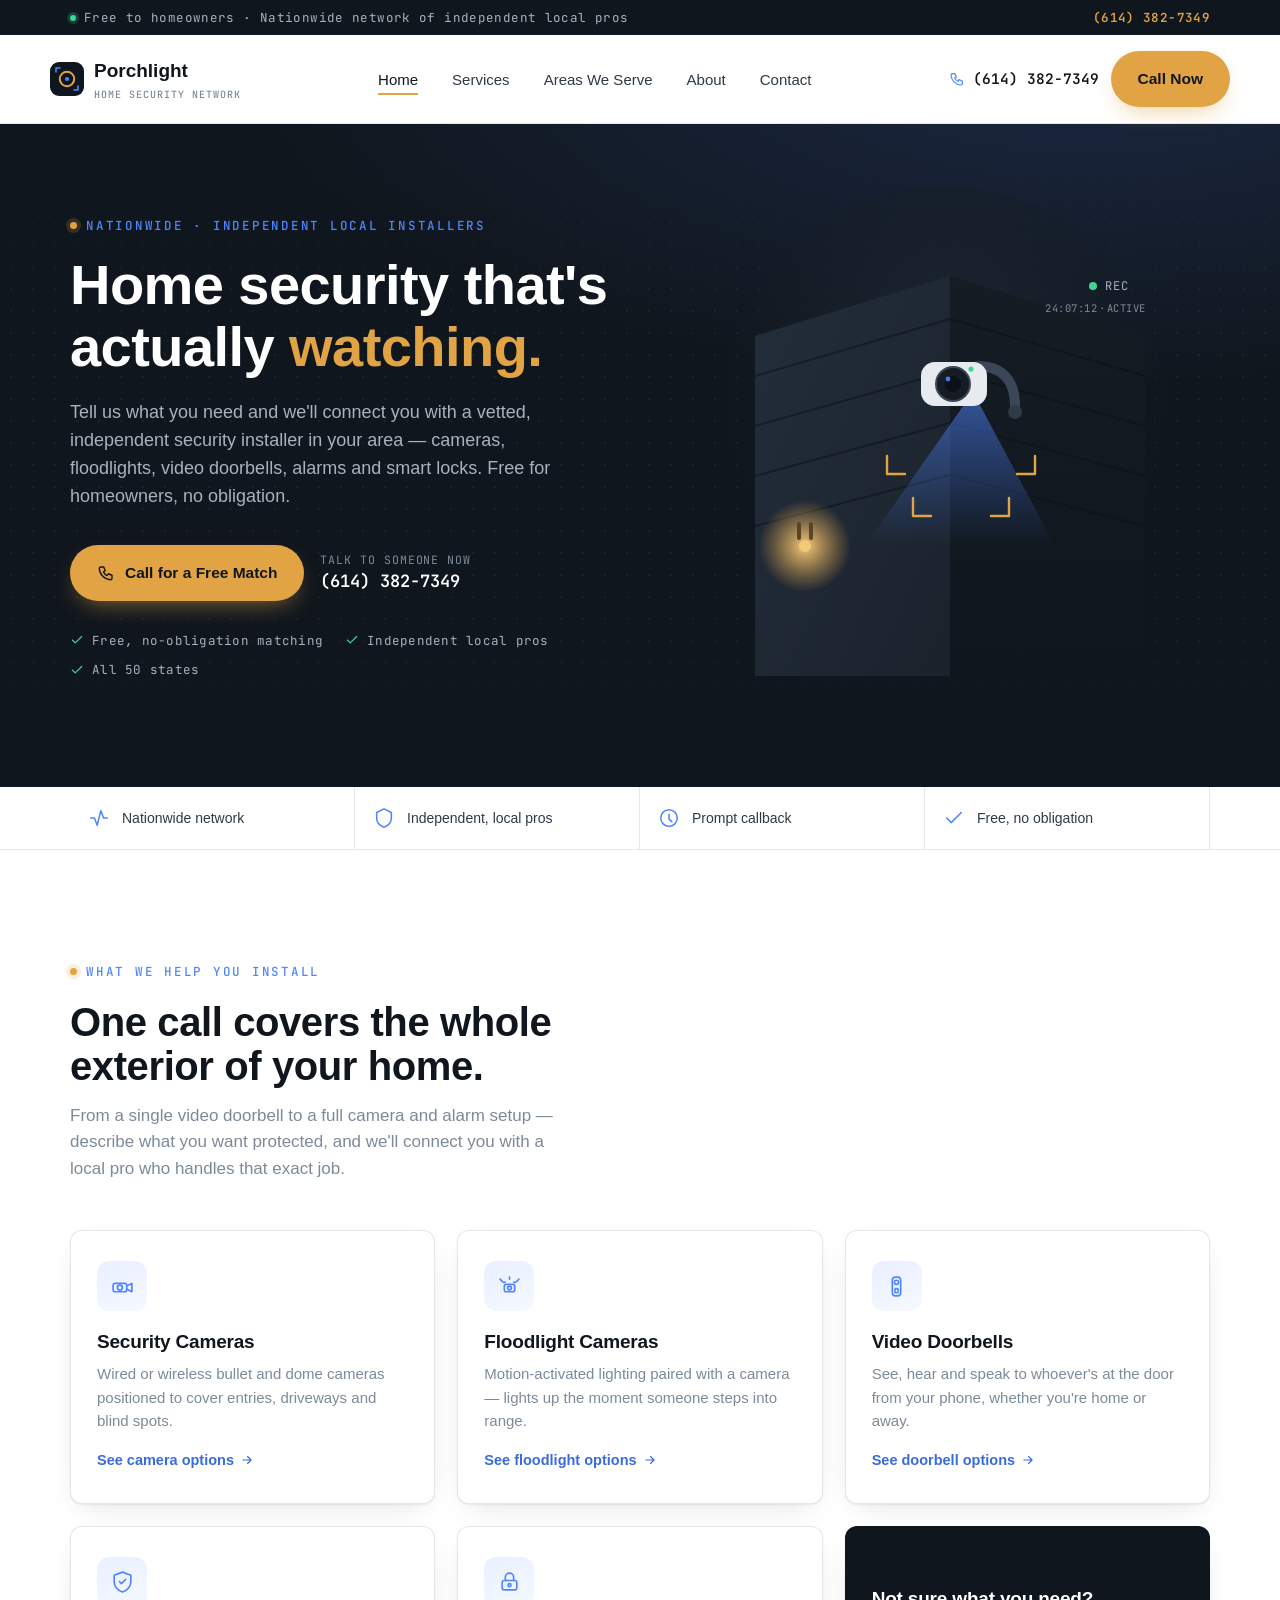
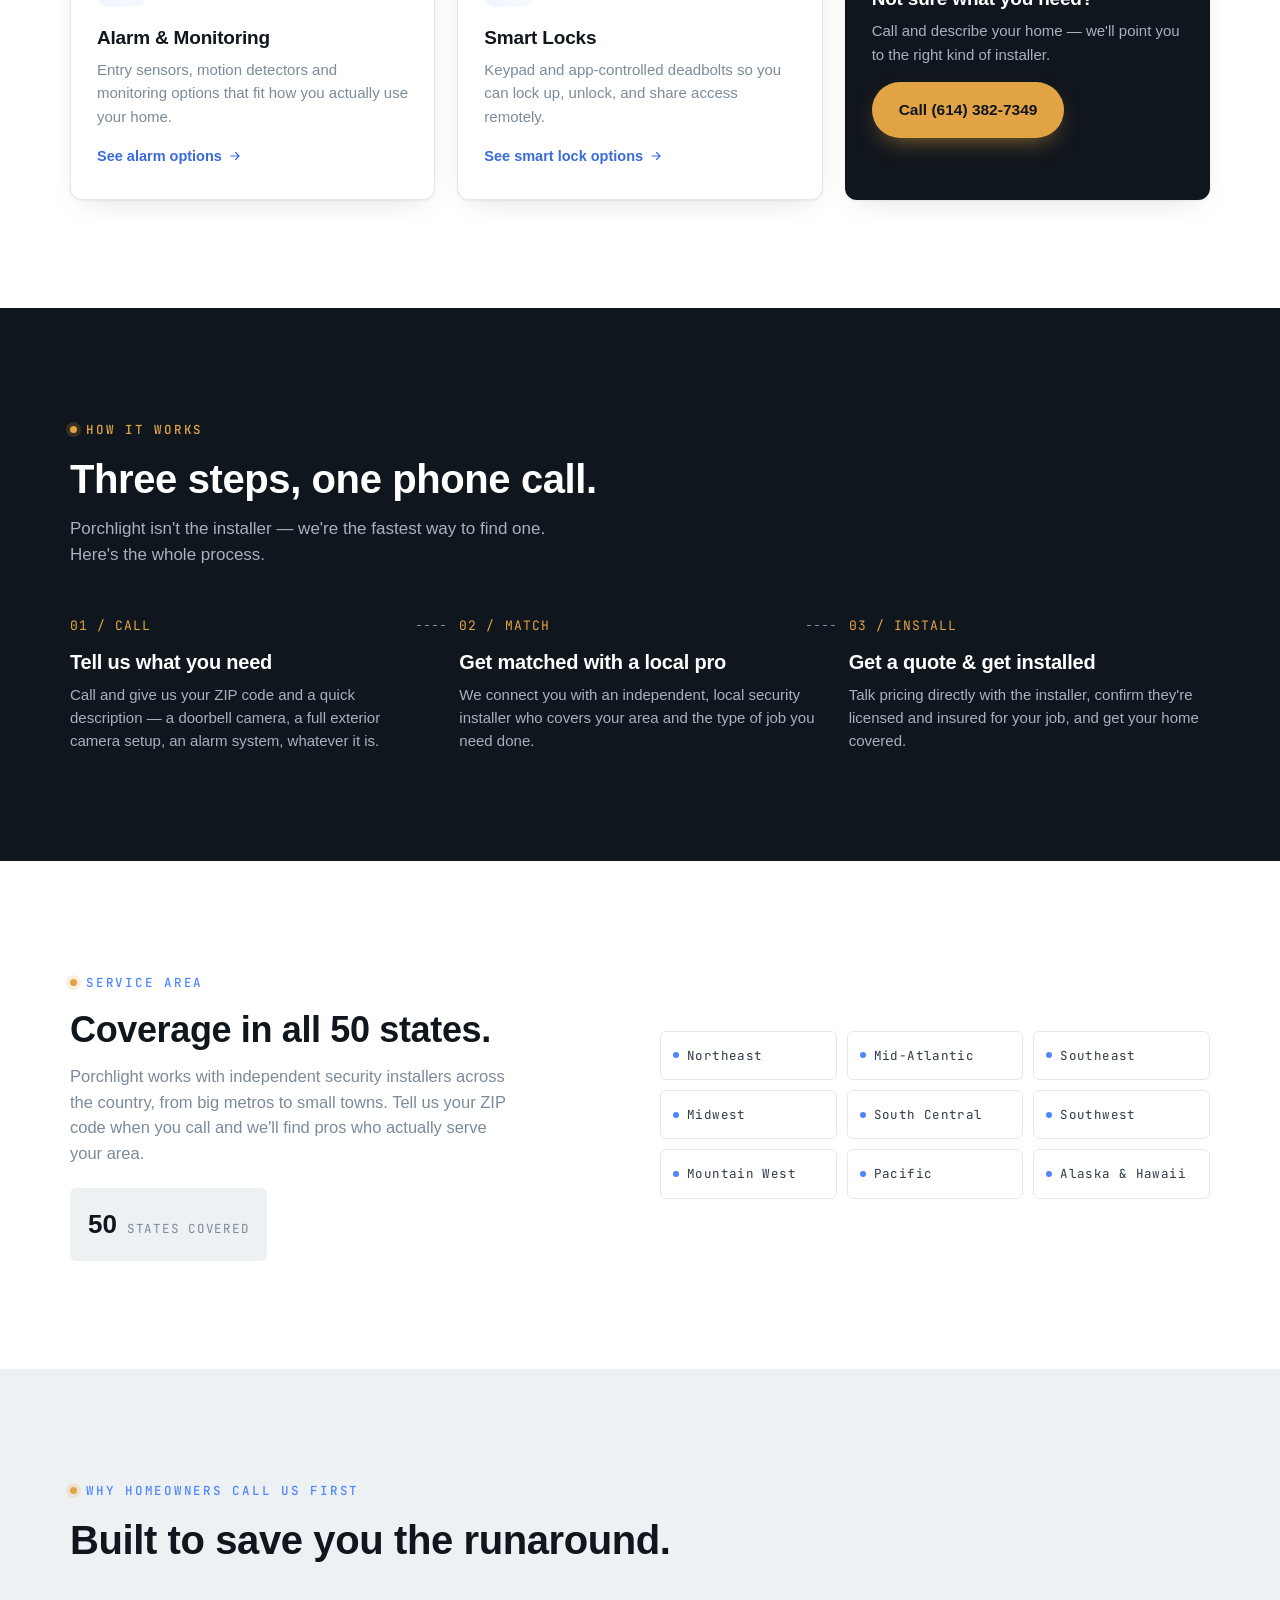
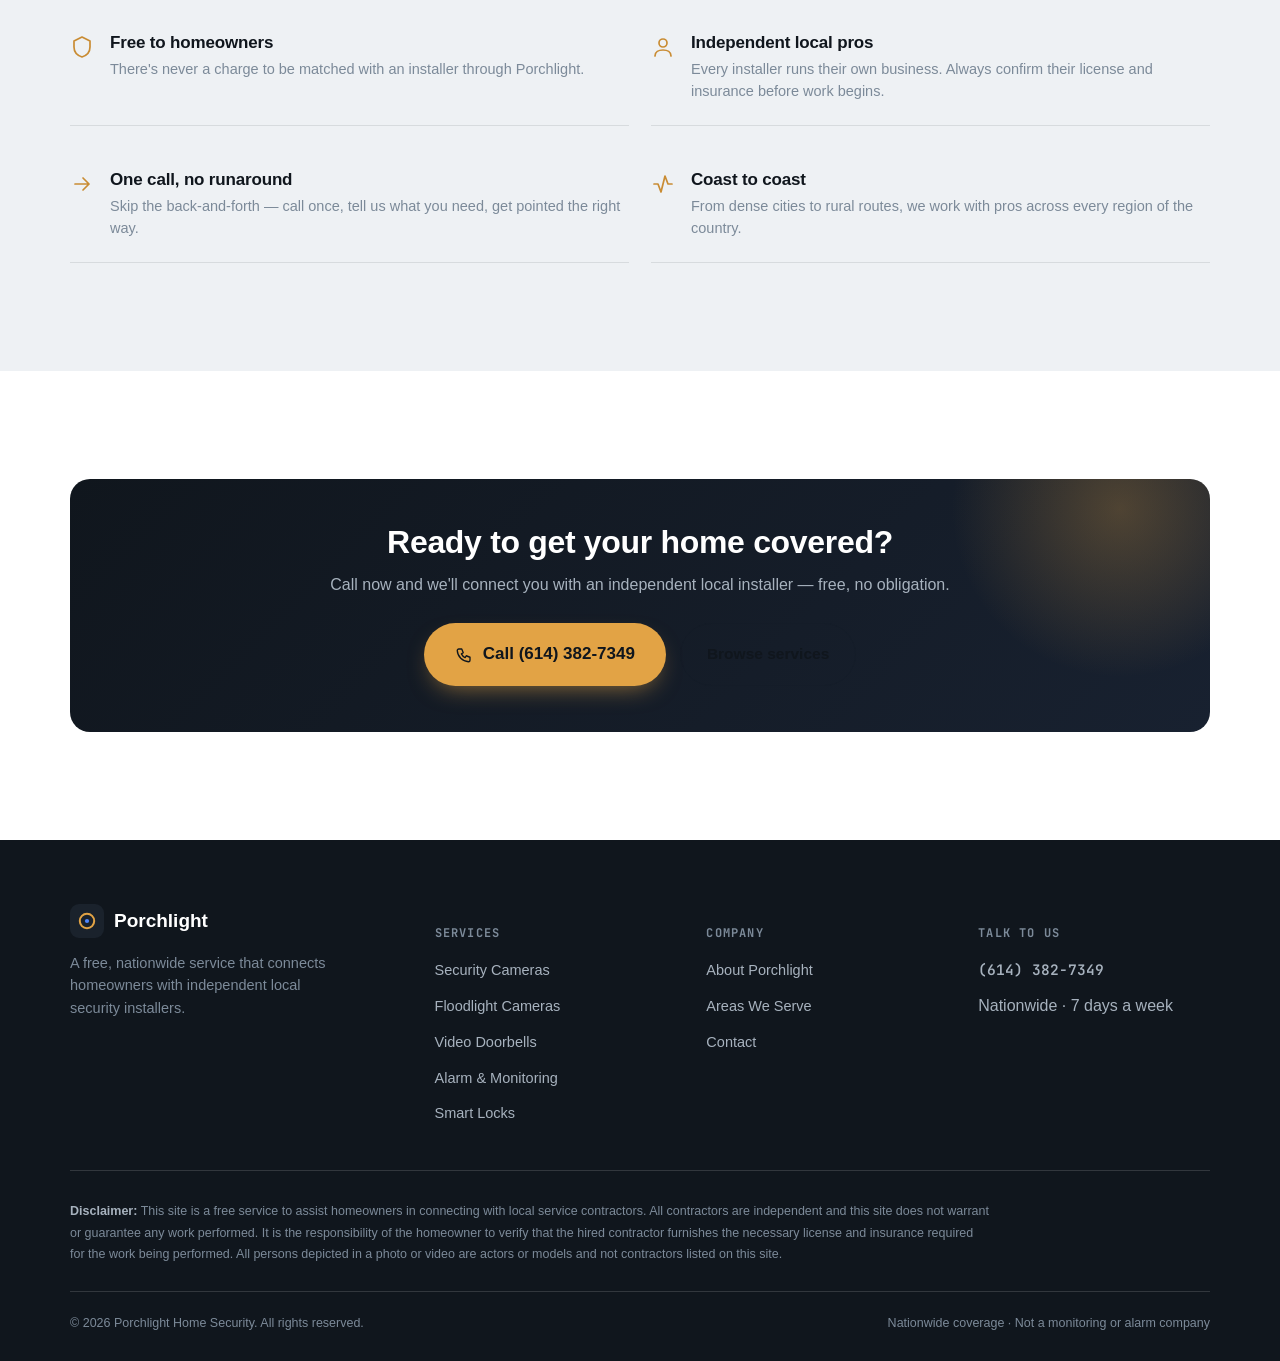
==== commit 98d8610d: "Add files via upload" ====
--- a/index.html
+++ b/index.html
@@ -17,7 +17,7 @@
 <link rel="preconnect" href="https://fonts.googleapis.com">
 <link rel="preconnect" href="https://fonts.gstatic.com" crossorigin>
 <link href="https://fonts.googleapis.com/css2?family=Space+Grotesk:wght@500;600;700&family=Inter:wght@400;500;600;700&family=JetBrains+Mono:wght@400;500;600&display=swap" rel="stylesheet">
-<link rel="stylesheet" href="assets/css/style.css">
+<link rel="stylesheet" href="style.css">
 <script type="application/ld+json">
 {
   "@context": "https://schema.org",
@@ -452,6 +452,6 @@
   </a>
 </div>
 
-<script src="assets/js/main.js"></script>
+<script src="main.js"></script>
 </body>
 </html>
--- a/style.css
+++ b/style.css
@@ -0,0 +1,778 @@
+/* ==========================================================================
+   Porchlight Home Security — Design System
+   Palette:  ink #10161D · fog #EEF1F4 · slate #2E3A47 · mist #7C8A99
+             porch #E2A345 (amber) · signal #4F86FF (blue)
+   Type:     Display  — 'Space Grotesk'
+             Body     — 'Inter'
+             Mono/UI  — 'JetBrains Mono'
+   ========================================================================== */
+
+:root {
+  --ink: #10161D;
+  --ink-soft: #1A222C;
+  --fog: #EEF1F4;
+  --fog-dim: #E3E8ED;
+  --white: #FFFFFF;
+  --slate: #2E3A47;
+  --mist: #7C8A99;
+  --mist-light: #A7B2BE;
+  --porch: #E2A345;
+  --porch-dim: #C98C33;
+  --signal: #4F86FF;
+  --signal-dim: #3A6BDB;
+  --line: rgba(16, 22, 29, 0.10);
+  --line-light: rgba(255, 255, 255, 0.14);
+
+  --font-display: 'Space Grotesk', 'Arial Narrow', sans-serif;
+  --font-body: 'Inter', -apple-system, BlinkMacSystemFont, 'Segoe UI', sans-serif;
+  --font-mono: 'JetBrains Mono', 'SFMono-Regular', Consolas, monospace;
+
+  --container: 1180px;
+  --radius-sm: 6px;
+  --radius-md: 12px;
+  --radius-lg: 20px;
+  --shadow-card: 0 1px 2px rgba(16,22,29,0.06), 0 10px 30px -14px rgba(16,22,29,0.18);
+  --shadow-pop: 0 20px 50px -20px rgba(16,22,29,0.35);
+  --ease: cubic-bezier(0.22, 1, 0.36, 1);
+}
+
+/* ---------- Reset ---------- */
+*, *::before, *::after { box-sizing: border-box; }
+html { scroll-behavior: smooth; -webkit-text-size-adjust: 100%; }
+body, h1, h2, h3, h4, p, figure, blockquote { margin: 0; }
+ul { list-style: none; margin: 0; padding: 0; }
+img { max-width: 100%; display: block; }
+a { color: inherit; text-decoration: none; }
+button { font: inherit; cursor: pointer; }
+input, textarea { font: inherit; }
+svg { display: block; }
+
+@media (prefers-reduced-motion: reduce) {
+  html { scroll-behavior: auto; }
+  *, *::before, *::after {
+    animation-duration: 0.001ms !important;
+    animation-iteration-count: 1 !important;
+    transition-duration: 0.001ms !important;
+    scroll-behavior: auto !important;
+  }
+}
+
+body {
+  font-family: var(--font-body);
+  color: var(--slate);
+  background: var(--white);
+  line-height: 1.55;
+  -webkit-font-smoothing: antialiased;
+  overflow-x: hidden;
+}
+
+h1, h2, h3, h4 {
+  font-family: var(--font-display);
+  color: var(--ink);
+  line-height: 1.12;
+  letter-spacing: -0.01em;
+  font-weight: 600;
+}
+
+:focus-visible {
+  outline: 2.5px solid var(--signal);
+  outline-offset: 3px;
+  border-radius: 4px;
+}
+
+.container {
+  width: 100%;
+  max-width: var(--container);
+  margin: 0 auto;
+  padding: 0 20px;
+}
+
+.section {
+  padding: 72px 0;
+}
+@media (min-width: 860px) {
+  .section { padding: 108px 0; }
+}
+
+.section-dark {
+  background: var(--ink);
+  color: var(--mist-light);
+}
+.section-dark h2, .section-dark h3 { color: var(--white); }
+
+.section-fog { background: var(--fog); }
+
+.eyebrow {
+  display: inline-flex;
+  align-items: center;
+  gap: 9px;
+  font-family: var(--font-mono);
+  font-size: 12.5px;
+  letter-spacing: 0.14em;
+  text-transform: uppercase;
+  color: var(--signal);
+  font-weight: 500;
+  margin-bottom: 18px;
+}
+.eyebrow::before {
+  content: "";
+  width: 7px;
+  height: 7px;
+  border-radius: 50%;
+  background: var(--porch);
+  box-shadow: 0 0 0 4px rgba(226,163,69,0.18);
+}
+.section-dark .eyebrow { color: var(--porch); }
+
+.section-head {
+  max-width: 620px;
+  margin-bottom: 48px;
+}
+.section-head.center { margin-left: auto; margin-right: auto; text-align: center; }
+.section-head h2 { font-size: clamp(28px, 4vw, 40px); margin-bottom: 14px; }
+.section-head p { color: var(--mist); font-size: 17px; max-width: 54ch; }
+.section-dark .section-head p { color: var(--mist-light); }
+.section-head.center p { margin-left: auto; margin-right: auto; }
+
+/* ---------- Buttons ---------- */
+.btn {
+  display: inline-flex;
+  align-items: center;
+  justify-content: center;
+  gap: 10px;
+  font-family: var(--font-display);
+  font-weight: 600;
+  font-size: 15.5px;
+  padding: 15px 26px;
+  border-radius: 999px;
+  border: 1.5px solid transparent;
+  transition: transform 0.25s var(--ease), background 0.25s var(--ease), border-color 0.25s var(--ease), box-shadow 0.25s var(--ease);
+  white-space: nowrap;
+}
+.btn svg { width: 18px; height: 18px; flex-shrink: 0; }
+.btn:active { transform: scale(0.97); }
+
+.btn-call {
+  background: var(--porch);
+  color: var(--ink);
+  box-shadow: 0 10px 24px -10px rgba(226,163,69,0.65);
+}
+.btn-call:hover { background: var(--porch-dim); transform: translateY(-2px); }
+
+.btn-outline {
+  border-color: var(--line);
+  color: var(--ink);
+  background: transparent;
+}
+.btn-outline:hover { border-color: var(--signal); color: var(--signal-dim); transform: translateY(-2px); }
+
+.section-dark .btn-outline { border-color: var(--line-light); color: var(--white); }
+.section-dark .btn-outline:hover { border-color: var(--porch); color: var(--porch); }
+
+.btn-block { width: 100%; }
+
+/* ---------- Header ---------- */
+.topbar {
+  background: var(--ink);
+  color: var(--mist-light);
+  font-family: var(--font-mono);
+  font-size: 12.5px;
+  letter-spacing: 0.03em;
+}
+.topbar .container {
+  display: flex;
+  align-items: center;
+  justify-content: space-between;
+  padding-top: 8px;
+  padding-bottom: 8px;
+  gap: 12px;
+}
+.topbar-msg { display: flex; align-items: center; gap: 8px; min-width: 0; }
+.topbar-msg .full { display: none; }
+.topbar-msg .short { white-space: nowrap; }
+.topbar-msg .dot {
+  width: 6px; height: 6px; border-radius: 50%;
+  background: #3ED598;
+  box-shadow: 0 0 0 3px rgba(62,213,152,0.2);
+  animation: pulse-dot 2.2s ease-in-out infinite;
+  flex-shrink: 0;
+}
+.topbar-phone { color: var(--porch); font-weight: 600; white-space: nowrap; flex-shrink: 0; }
+.topbar-phone:hover { color: var(--white); }
+
+@media (min-width: 640px) {
+  .topbar-msg .full { display: inline; }
+  .topbar-msg .short { display: none; }
+}
+
+header.site-header {
+  position: sticky;
+  top: 0;
+  z-index: 100;
+  background: rgba(255,255,255,0.86);
+  backdrop-filter: blur(14px) saturate(140%);
+  -webkit-backdrop-filter: blur(14px) saturate(140%);
+  border-bottom: 1px solid var(--line);
+}
+.nav {
+  display: flex;
+  align-items: center;
+  justify-content: space-between;
+  padding: 16px 0;
+}
+.brand {
+  display: flex;
+  align-items: center;
+  gap: 10px;
+  font-family: var(--font-display);
+  font-weight: 700;
+  font-size: 19px;
+  color: var(--ink);
+}
+.brand-mark { width: 34px; height: 34px; flex-shrink: 0; }
+.brand small {
+  display: block;
+  font-family: var(--font-mono);
+  font-weight: 500;
+  font-size: 10px;
+  letter-spacing: 0.1em;
+  color: var(--mist);
+  text-transform: uppercase;
+  margin-top: 1px;
+}
+
+.nav-links {
+  display: none;
+  align-items: center;
+  gap: 34px;
+  font-size: 15px;
+  font-weight: 500;
+}
+.nav-links a { position: relative; color: var(--slate); padding: 4px 0; }
+.nav-links a::after {
+  content: "";
+  position: absolute;
+  left: 0; bottom: -3px;
+  width: 0; height: 2px;
+  background: var(--porch);
+  transition: width 0.25s var(--ease);
+}
+.nav-links a:hover { color: var(--ink); }
+.nav-links a:hover::after, .nav-links a[aria-current="page"]::after { width: 100%; }
+.nav-links a[aria-current="page"] { color: var(--ink); }
+
+.nav-actions { display: flex; align-items: center; gap: 12px; }
+.nav-phone {
+  display: none;
+  align-items: center;
+  gap: 8px;
+  font-family: var(--font-mono);
+  font-weight: 600;
+  font-size: 14.5px;
+  color: var(--ink);
+}
+.nav-phone svg { width: 16px; height: 16px; color: var(--signal); }
+
+.menu-toggle {
+  display: inline-flex;
+  align-items: center;
+  justify-content: center;
+  width: 42px; height: 42px;
+  border-radius: 10px;
+  border: 1.5px solid var(--line);
+  background: transparent;
+}
+.menu-toggle svg { width: 20px; height: 20px; }
+
+.mobile-panel {
+  display: none;
+  flex-direction: column;
+  gap: 2px;
+  padding: 8px 0 20px;
+  border-top: 1px solid var(--line);
+}
+.mobile-panel.open { display: flex; }
+.mobile-panel a {
+  padding: 13px 4px;
+  font-size: 16px;
+  font-weight: 500;
+  border-bottom: 1px solid var(--line);
+}
+.mobile-panel a[aria-current="page"] { color: var(--signal-dim); }
+
+@media (min-width: 900px) {
+  .nav-links { display: flex; }
+  .nav-phone { display: inline-flex; }
+  .menu-toggle { display: none; }
+  .mobile-panel { display: none !important; }
+}
+
+/* ---------- Hero ---------- */
+.hero {
+  position: relative;
+  background:
+    radial-gradient(120% 90% at 85% -10%, rgba(79,134,255,0.16), transparent 55%),
+    var(--ink);
+  color: var(--white);
+  overflow: hidden;
+  padding: 56px 0 72px;
+}
+.hero::before {
+  content: "";
+  position: absolute; inset: 0;
+  background-image: radial-gradient(rgba(255,255,255,0.05) 1px, transparent 1px);
+  background-size: 22px 22px;
+  mask-image: linear-gradient(180deg, transparent, black 30%, black 70%, transparent);
+  pointer-events: none;
+}
+.hero .container {
+  position: relative;
+  display: grid;
+  gap: 48px;
+  align-items: center;
+}
+@media (min-width: 960px) {
+  .hero { padding: 88px 0 108px; }
+  .hero .container { grid-template-columns: 1.05fr 0.95fr; gap: 24px; }
+}
+
+.hero-copy h1 {
+  font-size: clamp(34px, 5.6vw, 56px);
+  color: var(--white);
+  margin-bottom: 20px;
+}
+.hero-copy h1 em {
+  font-style: normal;
+  color: var(--porch);
+}
+.hero-copy p {
+  font-size: 18px;
+  color: var(--mist-light);
+  max-width: 50ch;
+  margin-bottom: 34px;
+}
+.hero-actions { display: flex; flex-wrap: wrap; align-items: center; gap: 16px; margin-bottom: 30px; }
+.hero-phone-line { display: flex; flex-direction: column; }
+.hero-phone-line .label { font-family: var(--font-mono); font-size: 11.5px; letter-spacing: 0.08em; color: var(--mist); text-transform: uppercase; }
+.hero-phone-line a { font-family: var(--font-mono); font-size: 17px; font-weight: 600; color: var(--white); }
+.hero-phone-line a:hover { color: var(--porch); }
+
+.hero-trustline {
+  display: flex;
+  flex-wrap: wrap;
+  gap: 10px 22px;
+  font-family: var(--font-mono);
+  font-size: 12.5px;
+  color: var(--mist-light);
+  letter-spacing: 0.02em;
+}
+.hero-trustline li { display: flex; align-items: center; gap: 8px; }
+.hero-trustline svg { width: 14px; height: 14px; color: #3ED598; flex-shrink: 0; }
+
+/* --- Signature illustration: the "Motion Zone" viewfinder scene --- */
+.hero-art {
+  position: relative;
+  aspect-ratio: 1 / 1;
+  max-width: 460px;
+  margin: 0 auto;
+  width: 100%;
+}
+.hero-art svg { width: 100%; height: 100%; overflow: visible; }
+
+.mz-sweep {
+  transform-box: fill-box;
+  transform-origin: 50% 50%;
+  animation: sweep 6s ease-in-out infinite;
+}
+.mz-cone {
+  animation: cone-pulse 3.2s ease-in-out infinite;
+}
+.mz-bracket { animation: bracket-pulse 3.2s ease-in-out infinite; }
+.mz-recdot { animation: pulse-dot 1.6s ease-in-out infinite; }
+.mz-porchglow {
+  transform-box: fill-box;
+  transform-origin: 50% 50%;
+  animation: glow-pulse 4.5s ease-in-out infinite;
+}
+
+@keyframes sweep {
+  0%, 100% { transform: rotate(-6deg); }
+  50% { transform: rotate(6deg); }
+}
+@keyframes cone-pulse {
+  0%, 100% { opacity: 0.14; }
+  50% { opacity: 0.32; }
+}
+@keyframes bracket-pulse {
+  0%, 100% { opacity: 0.5; }
+  50% { opacity: 1; }
+}
+@keyframes pulse-dot {
+  0%, 100% { opacity: 1; }
+  50% { opacity: 0.25; }
+}
+@keyframes glow-pulse {
+  0%, 100% { opacity: 0.5; transform: scale(0.9); }
+  50% { opacity: 0.9; transform: scale(1.12); }
+}
+
+/* ---------- Trust bar ---------- */
+.trustbar {
+  border-bottom: 1px solid var(--line);
+  background: var(--white);
+}
+.trustbar ul {
+  display: grid;
+  grid-template-columns: repeat(2, 1fr);
+  gap: 0;
+}
+.trustbar li {
+  display: flex;
+  align-items: center;
+  gap: 12px;
+  padding: 20px 18px;
+  border-right: 1px solid var(--line);
+  border-bottom: 1px solid var(--line);
+  font-size: 14px;
+  font-weight: 500;
+  color: var(--slate);
+}
+.trustbar li:nth-child(2n) { border-right: none; }
+.trustbar svg { width: 22px; height: 22px; color: var(--signal); flex-shrink: 0; }
+@media (min-width: 720px) {
+  .trustbar ul { grid-template-columns: repeat(4, 1fr); }
+  .trustbar li { border-bottom: none; }
+  .trustbar li:last-child { border-right: none; }
+  .trustbar li:nth-child(2n) { border-right: 1px solid var(--line); }
+}
+
+/* ---------- Cards: services ---------- */
+.grid { display: grid; gap: 22px; }
+.services-grid { grid-template-columns: 1fr; }
+@media (min-width: 640px) { .services-grid { grid-template-columns: repeat(2, 1fr); } }
+@media (min-width: 1020px) { .services-grid { grid-template-columns: repeat(3, 1fr); } }
+
+.card {
+  background: var(--white);
+  border: 1px solid var(--line);
+  border-radius: var(--radius-md);
+  padding: 30px 26px;
+  box-shadow: var(--shadow-card);
+  transition: transform 0.3s var(--ease), box-shadow 0.3s var(--ease), border-color 0.3s var(--ease);
+}
+.card:hover {
+  transform: translateY(-5px);
+  border-color: rgba(79,134,255,0.35);
+  box-shadow: 0 26px 50px -24px rgba(16,22,29,0.28);
+}
+.card-icon {
+  width: 50px; height: 50px;
+  border-radius: 12px;
+  display: flex; align-items: center; justify-content: center;
+  background: linear-gradient(155deg, rgba(79,134,255,0.13), rgba(79,134,255,0.05));
+  color: var(--signal);
+  margin-bottom: 20px;
+}
+.card-icon svg { width: 25px; height: 25px; }
+.card h3 { font-size: 19px; margin-bottom: 10px; }
+.card p { color: var(--mist); font-size: 15px; margin-bottom: 16px; }
+.card-tag {
+  display: inline-block;
+  font-family: var(--font-mono);
+  font-size: 11.5px;
+  letter-spacing: 0.05em;
+  color: var(--porch-dim);
+  background: rgba(226,163,69,0.12);
+  padding: 5px 10px;
+  border-radius: 999px;
+  margin-bottom: 14px;
+}
+.card-link {
+  display: inline-flex;
+  align-items: center;
+  gap: 6px;
+  font-weight: 600;
+  font-size: 14.5px;
+  color: var(--signal-dim);
+}
+.card-link svg { width: 14px; height: 14px; transition: transform 0.25s var(--ease); }
+.card:hover .card-link svg { transform: translateX(3px); }
+
+/* ---------- Steps (how it works — genuine sequence) ---------- */
+.steps {
+  display: grid;
+  gap: 34px;
+  counter-reset: step;
+}
+@media (min-width: 860px) { .steps { grid-template-columns: repeat(3, 1fr); gap: 28px; } }
+.step { position: relative; padding-left: 0; }
+.step-num {
+  font-family: var(--font-mono);
+  font-size: 13px;
+  color: var(--porch);
+  letter-spacing: 0.08em;
+  display: block;
+  margin-bottom: 14px;
+}
+.step h3 { font-size: 20px; margin-bottom: 10px; color: var(--white); }
+.step p { color: var(--mist-light); font-size: 15px; }
+.step-line {
+  display: none;
+}
+@media (min-width: 860px) {
+  .step:not(:last-child)::after {
+    content: "";
+    position: absolute;
+    top: 9px; right: -14px;
+    width: 28px; height: 1px;
+    background: repeating-linear-gradient(90deg, var(--mist) 0 4px, transparent 4px 8px);
+  }
+}
+
+/* ---------- Coverage ---------- */
+.coverage-wrap {
+  display: grid;
+  gap: 40px;
+}
+@media (min-width: 900px) { .coverage-wrap { grid-template-columns: 1fr 1fr; align-items: center; } }
+.region-grid {
+  display: grid;
+  grid-template-columns: repeat(2, 1fr);
+  gap: 10px;
+}
+@media (min-width: 520px) { .region-grid { grid-template-columns: repeat(3, 1fr); } }
+.region-chip {
+  font-family: var(--font-mono);
+  font-size: 12.5px;
+  letter-spacing: 0.03em;
+  border: 1px solid var(--line);
+  border-radius: var(--radius-sm);
+  padding: 14px 12px;
+  color: var(--slate);
+  display: flex;
+  align-items: center;
+  gap: 8px;
+}
+.region-chip::before {
+  content: "";
+  width: 6px; height: 6px;
+  border-radius: 50%;
+  background: var(--signal);
+  flex-shrink: 0;
+}
+.coverage-stat {
+  font-family: var(--font-mono);
+  display: inline-flex;
+  align-items: baseline;
+  gap: 10px;
+  margin-top: 22px;
+  padding: 16px 18px;
+  background: var(--fog);
+  border-radius: var(--radius-sm);
+}
+.coverage-stat b { font-size: 26px; color: var(--ink); font-family: var(--font-display); }
+.coverage-stat span { font-size: 12.5px; color: var(--mist); text-transform: uppercase; letter-spacing: 0.06em; }
+
+/* ---------- Values grid ---------- */
+.values-grid { grid-template-columns: 1fr; }
+@media (min-width: 640px) { .values-grid { grid-template-columns: repeat(2, 1fr); } }
+.value-item {
+  display: flex;
+  gap: 16px;
+  padding: 22px 0;
+  border-bottom: 1px solid var(--line);
+}
+.value-item svg { width: 24px; height: 24px; color: var(--porch-dim); flex-shrink: 0; margin-top: 2px; }
+.value-item h4 { font-family: var(--font-display); font-size: 17px; margin-bottom: 6px; color: var(--ink); }
+.value-item p { color: var(--mist); font-size: 14.5px; }
+
+/* ---------- CTA band ---------- */
+.cta-band {
+  background: linear-gradient(135deg, var(--ink) 0%, #182130 100%);
+  color: var(--white);
+  border-radius: var(--radius-lg);
+  padding: 46px 30px;
+  text-align: center;
+  position: relative;
+  overflow: hidden;
+}
+.cta-band::before {
+  content: "";
+  position: absolute;
+  width: 340px; height: 340px;
+  background: radial-gradient(circle, rgba(226,163,69,0.28), transparent 70%);
+  top: -140px; right: -80px;
+  border-radius: 50%;
+}
+.cta-band h2 { color: var(--white); font-size: clamp(24px, 4vw, 32px); margin-bottom: 12px; position: relative; }
+.cta-band p { color: var(--mist-light); margin-bottom: 26px; position: relative; }
+.cta-band .btn-call { font-size: 17px; padding: 17px 30px; }
+.cta-band-actions { display: flex; flex-wrap: wrap; justify-content: center; gap: 14px; position: relative; }
+
+/* ---------- Footer ---------- */
+footer.site-footer {
+  background: var(--ink);
+  color: var(--mist-light);
+  padding: 64px 0 28px;
+}
+.footer-grid {
+  display: grid;
+  gap: 40px;
+  padding-bottom: 44px;
+  border-bottom: 1px solid var(--line-light);
+}
+@media (min-width: 780px) {
+  .footer-grid { grid-template-columns: 1.4fr 1fr 1fr 1fr; }
+}
+.footer-brand .brand { color: var(--white); margin-bottom: 14px; }
+.footer-brand p { font-size: 14.5px; max-width: 34ch; color: var(--mist); }
+.footer-col h5 {
+  font-family: var(--font-mono);
+  font-size: 12px;
+  letter-spacing: 0.1em;
+  text-transform: uppercase;
+  color: var(--mist);
+  margin-bottom: 16px;
+}
+.footer-col ul { display: flex; flex-direction: column; gap: 11px; }
+.footer-col a { font-size: 14.5px; color: var(--mist-light); }
+.footer-col a:hover { color: var(--porch); }
+.footer-phone { font-family: var(--font-mono); font-weight: 600; color: var(--white); font-size: 16px; }
+.footer-phone:hover { color: var(--porch); }
+
+.disclaimer {
+  padding-top: 30px;
+  font-size: 12.5px;
+  line-height: 1.7;
+  color: var(--mist);
+  max-width: 920px;
+}
+.disclaimer strong { color: var(--mist-light); }
+.footer-bottom {
+  display: flex;
+  flex-wrap: wrap;
+  gap: 10px 20px;
+  justify-content: space-between;
+  align-items: center;
+  margin-top: 26px;
+  padding-top: 22px;
+  border-top: 1px solid var(--line-light);
+  font-size: 12.5px;
+  color: var(--mist);
+}
+
+/* ---------- Sticky mobile call bar ---------- */
+.mobile-callbar {
+  position: fixed;
+  left: 0; right: 0; bottom: 0;
+  z-index: 90;
+  background: var(--ink);
+  border-top: 1px solid var(--line-light);
+  padding: 10px 16px calc(10px + env(safe-area-inset-bottom));
+  display: flex;
+  align-items: center;
+  justify-content: center;
+}
+.mobile-callbar .btn-call { width: 100%; }
+@media (min-width: 900px) { .mobile-callbar { display: none; } }
+body { padding-bottom: 78px; }
+@media (min-width: 900px) { body { padding-bottom: 0; } }
+
+/* ---------- Reveal on scroll ----------
+   Hidden state only applies once the 'js' class is set by the inline
+   head script, so content is fully visible by default (no-JS, slow JS,
+   or JS errors never hide real content). */
+.js .reveal {
+  opacity: 0;
+  transform: translateY(18px);
+  transition: opacity 0.7s var(--ease), transform 0.7s var(--ease);
+}
+.js .reveal.in-view { opacity: 1; transform: translateY(0); }
+
+/* ---------- Page hero (inner pages) ---------- */
+.page-hero {
+  background: var(--ink);
+  color: var(--white);
+  padding: 56px 0 64px;
+  position: relative;
+  overflow: hidden;
+}
+.page-hero::before {
+  content: "";
+  position: absolute; inset: 0;
+  background-image: radial-gradient(rgba(255,255,255,0.05) 1px, transparent 1px);
+  background-size: 22px 22px;
+  mask-image: radial-gradient(circle at 20% 30%, black, transparent 70%);
+}
+.page-hero .container { position: relative; }
+.page-hero h1 { font-size: clamp(30px, 5vw, 46px); color: var(--white); max-width: 18ch; margin-bottom: 16px; }
+.page-hero p { color: var(--mist-light); max-width: 56ch; font-size: 17px; }
+.crumb {
+  font-family: var(--font-mono);
+  font-size: 12px;
+  letter-spacing: 0.06em;
+  color: var(--mist);
+  margin-bottom: 20px;
+  display: flex; gap: 8px; align-items: center;
+}
+.crumb a:hover { color: var(--porch); }
+
+/* ---------- Misc content blocks ---------- */
+.prose { max-width: 760px; }
+.prose p { font-size: 16.5px; color: var(--slate); margin-bottom: 18px; }
+.prose h2 { font-size: 26px; margin: 40px 0 14px; }
+.prose h2:first-child { margin-top: 0; }
+
+.split {
+  display: grid;
+  gap: 40px;
+  align-items: center;
+}
+@media (min-width: 900px) { .split { grid-template-columns: 1fr 1fr; gap: 60px; } }
+.split-figure {
+  aspect-ratio: 4/3;
+  background: var(--fog);
+  border-radius: var(--radius-lg);
+  display: flex; align-items: center; justify-content: center;
+  padding: 30px;
+}
+.split-figure svg { width: 100%; height: 100%; max-width: 320px; }
+
+/* ---------- Contact page ---------- */
+.contact-card {
+  background: var(--white);
+  border: 1px solid var(--line);
+  border-radius: var(--radius-lg);
+  padding: 40px 30px;
+  box-shadow: var(--shadow-pop);
+  text-align: center;
+  max-width: 560px;
+  margin: -110px auto 0;
+  position: relative;
+  z-index: 2;
+}
+.contact-card .eyebrow { justify-content: center; }
+.contact-card .big-phone {
+  font-family: var(--font-mono);
+  font-weight: 700;
+  font-size: clamp(28px, 6vw, 38px);
+  color: var(--ink);
+  display: block;
+  margin: 8px 0 24px;
+}
+.contact-card .big-phone:hover { color: var(--signal-dim); }
+.checklist { text-align: left; display: flex; flex-direction: column; gap: 14px; margin-top: 30px; }
+.checklist li { display: flex; gap: 12px; font-size: 15px; color: var(--slate); }
+.checklist svg { width: 20px; height: 20px; color: #2FAE73; flex-shrink: 0; margin-top: 1px; }
+
+.hours-grid {
+  display: grid;
+  grid-template-columns: 1fr auto;
+  gap: 10px 20px;
+  font-family: var(--font-mono);
+  font-size: 14px;
+  max-width: 320px;
+  margin: 0 auto;
+}
+.hours-grid span:nth-child(odd) { color: var(--mist); }
+.hours-grid span:nth-child(even) { color: var(--ink); font-weight: 600; text-align: right; }
